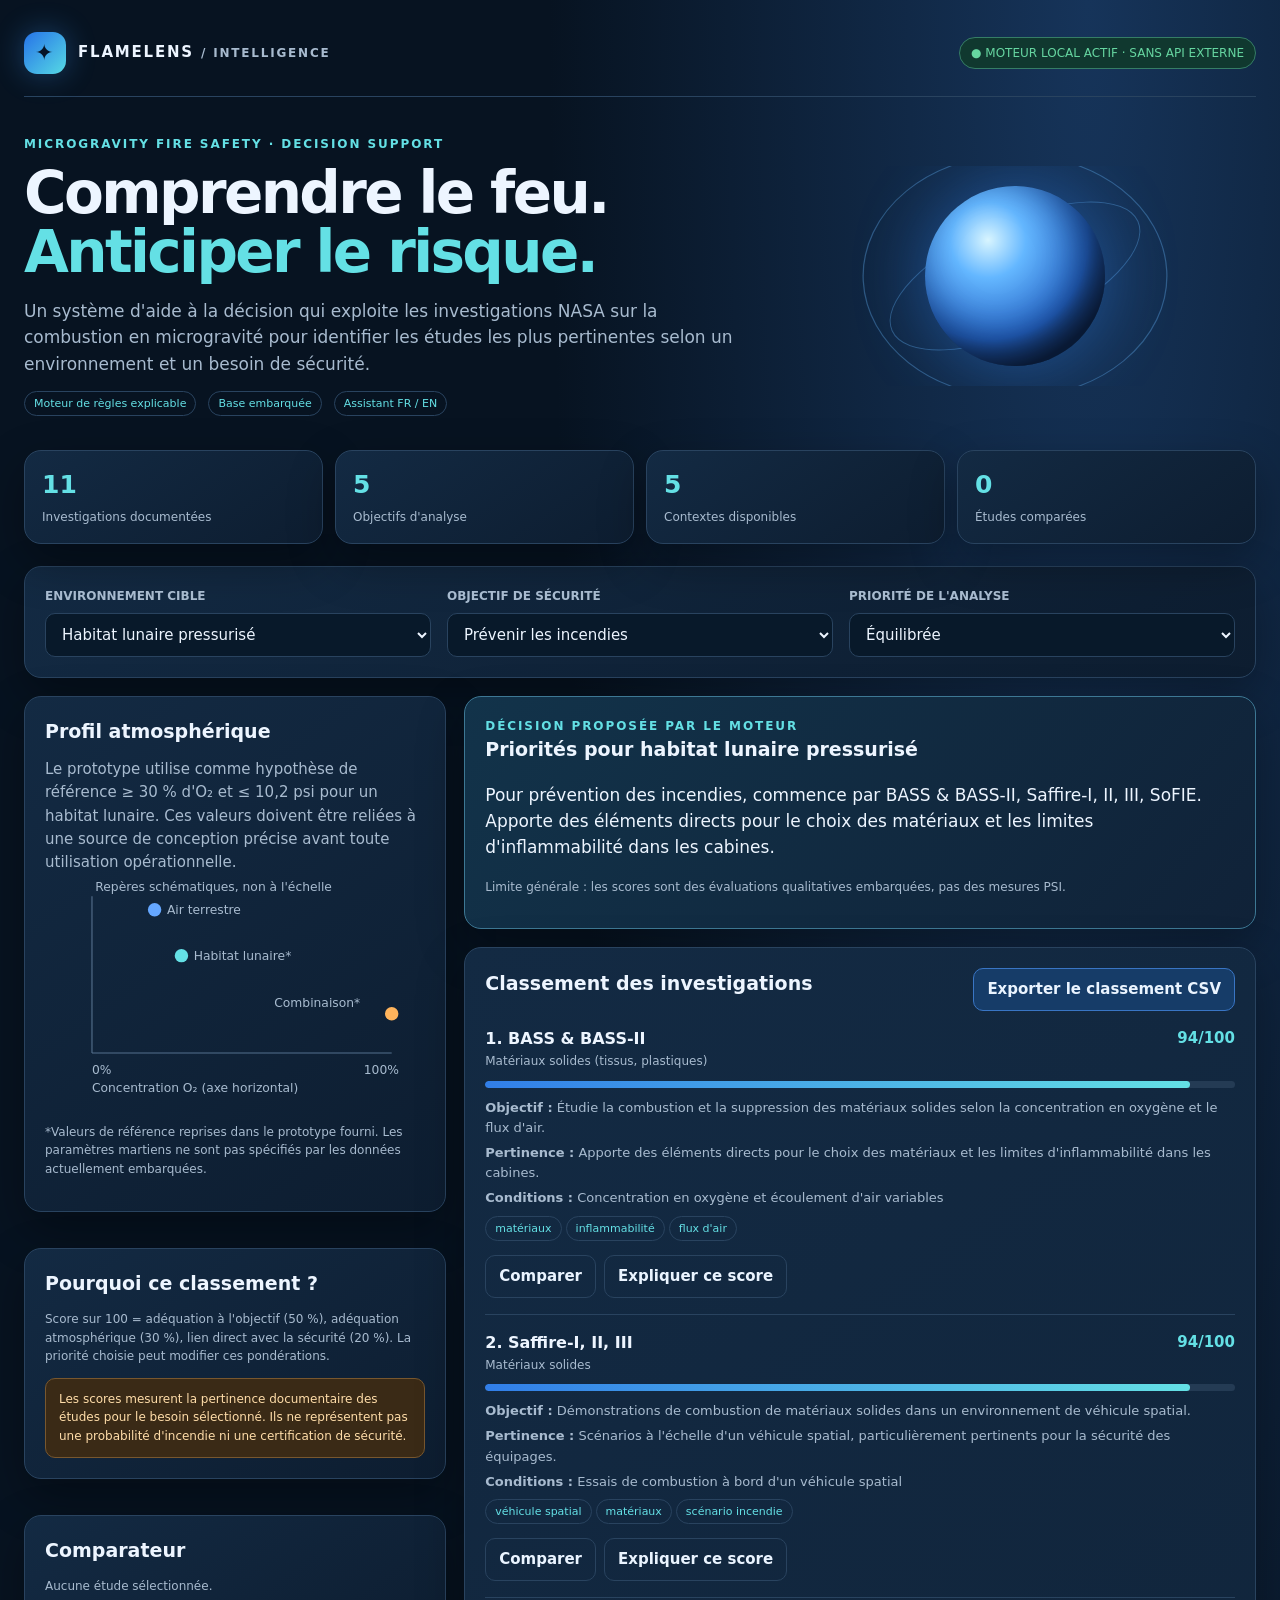
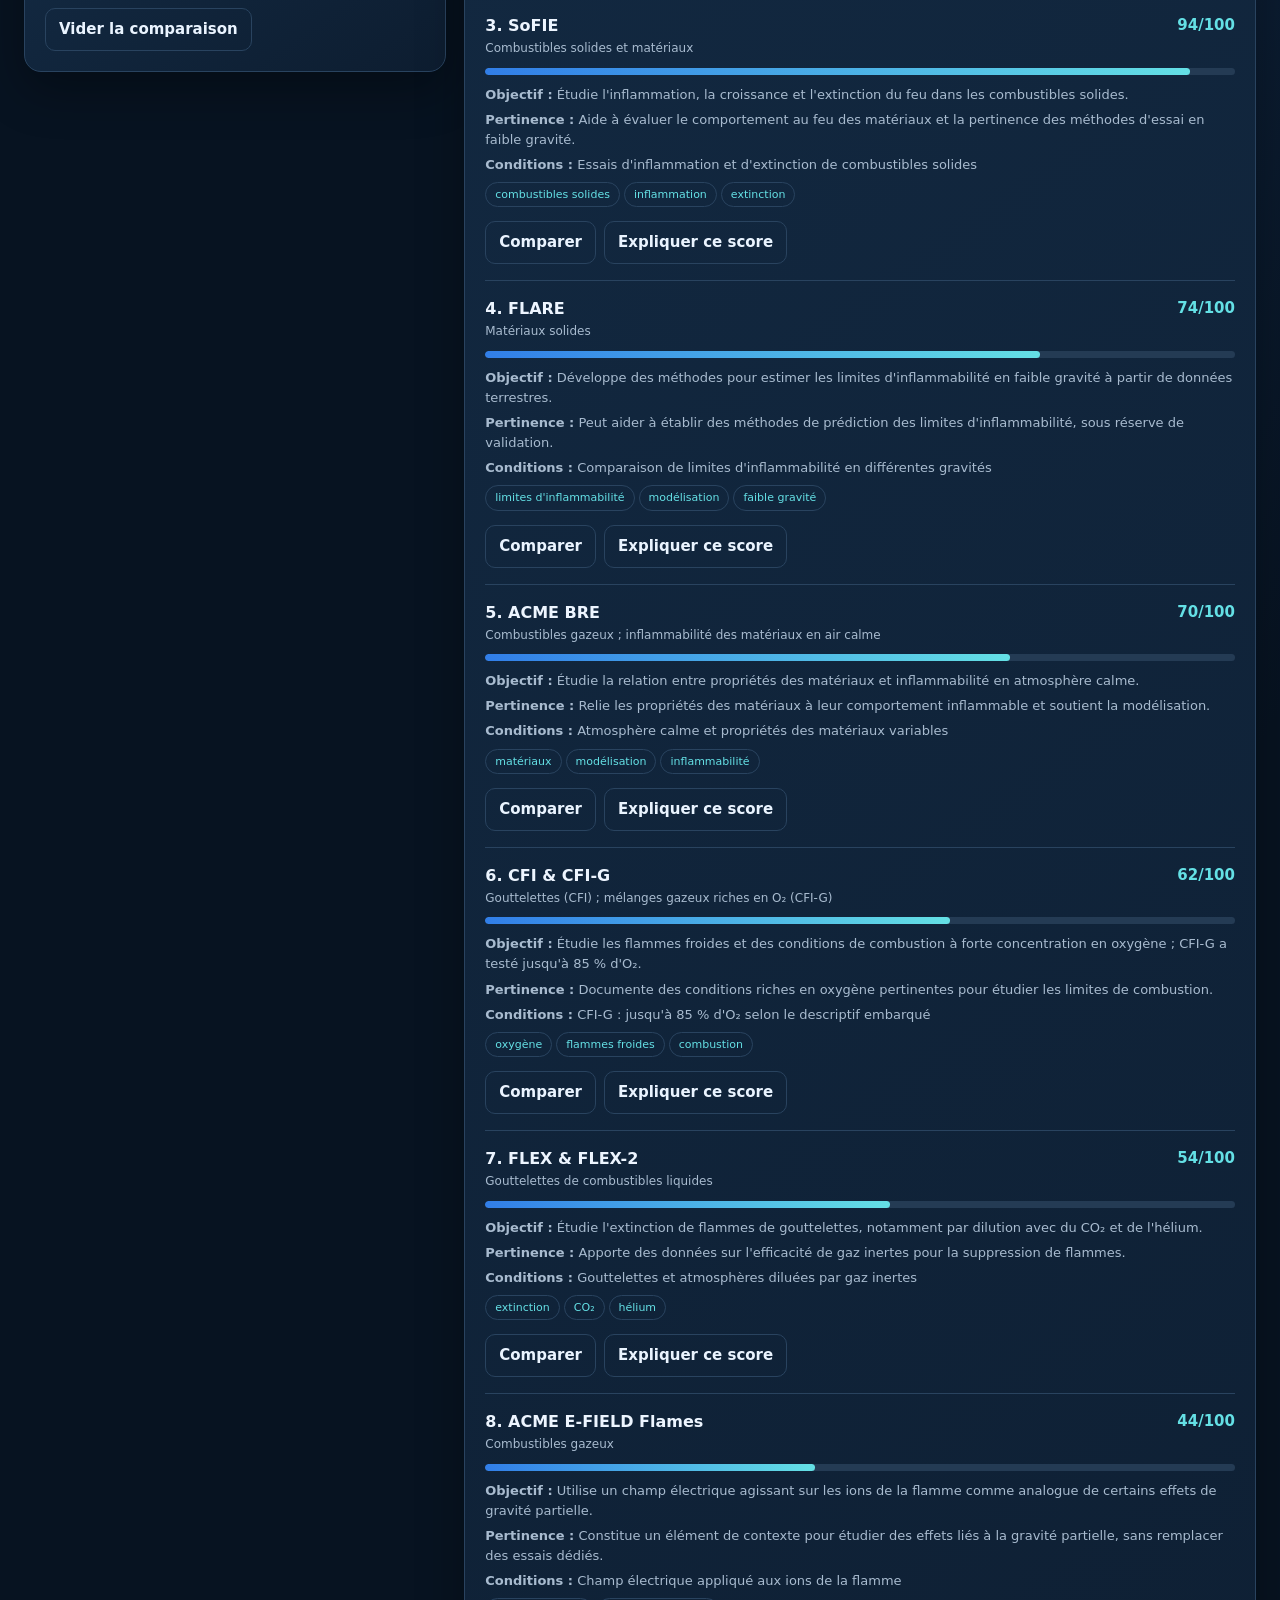
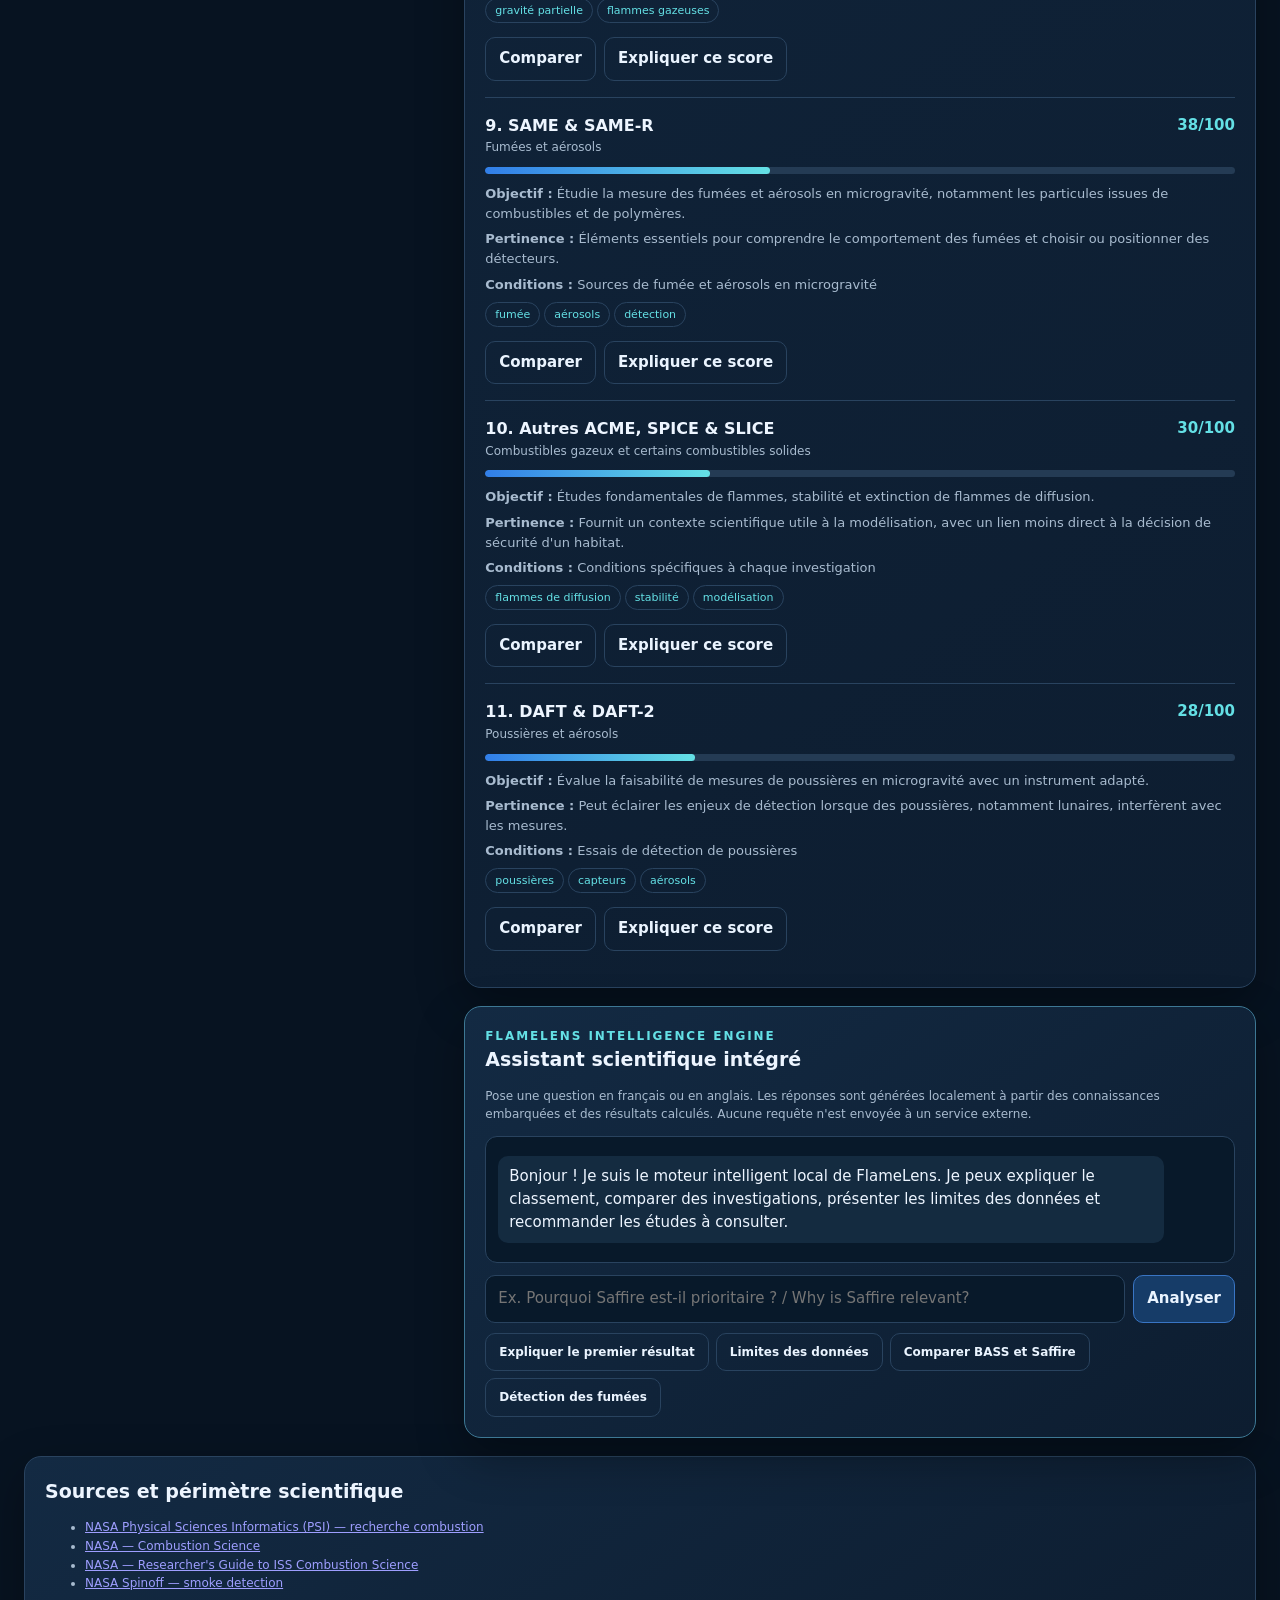
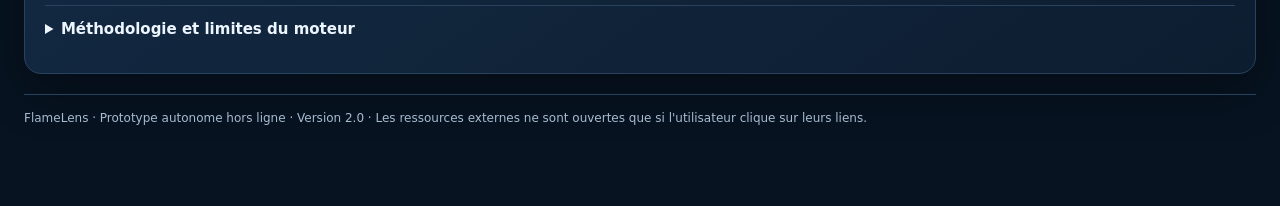
==== index.html @ 78f8ad55 "feat: FlameLens Intelligence Engine, prototype NASA microgravite Moteur de decision autonome (HTML/J" ====
<!DOCTYPE html>
<html lang="fr">
<head>
<meta charset="utf-8">
<meta name="viewport" content="width=device-width, initial-scale=1">
<meta name="theme-color" content="#081426">
<title>FlameLens — Intelligence Engine</title>
<style>
:root{color-scheme:dark;--bg:#071321;--panel:#102238;--panel2:#142b43;--line:#29435f;--ink:#edf5ff;--muted:#a8bbcf;--blue:#65a7ff;--cyan:#64e0e5;--orange:#ffb45c;--green:#66d6a1;--red:#ff8585;--shadow:0 18px 48px #0005}
*{box-sizing:border-box}body{margin:0;background:radial-gradient(ellipse at 85% 0%,#16345a 0,transparent 35%),var(--bg);color:var(--ink);font:15px/1.55 Inter,system-ui,-apple-system,"Segoe UI",sans-serif}
main{max-width:1320px;margin:auto;padding:24px 24px 64px}.topbar{display:flex;justify-content:space-between;align-items:center;gap:16px;padding:8px 0 22px;border-bottom:1px solid var(--line)}
.brand{display:flex;align-items:center;gap:12px;font-weight:800;letter-spacing:.12em}.logo{width:42px;height:42px;border-radius:13px;background:linear-gradient(135deg,#2673e8,#56d9e4);display:grid;place-items:center;color:#061426;font-size:22px;box-shadow:0 0 30px #3c9bff55}
.status{font-size:12px;color:var(--green);border:1px solid #357d66;background:#10382f;padding:6px 11px;border-radius:99px;white-space:nowrap}
.hero{display:grid;grid-template-columns:1.2fr .8fr;gap:28px;align-items:center;padding:38px 0 28px}.eyebrow{color:var(--cyan);font-size:12px;font-weight:800;letter-spacing:.16em;text-transform:uppercase}
h1{font-size:clamp(34px,5vw,58px);line-height:1.02;letter-spacing:-.045em;margin:10px 0 16px;max-width:750px}.lead{font-size:17px;color:var(--muted);max-width:720px;margin:0}
.hero-art{min-height:220px;display:grid;place-items:center;position:relative;overflow:hidden}.planet{width:180px;height:180px;border-radius:50%;background:radial-gradient(circle at 35% 30%,#d8f5ff,#64b7ff 22%,#2464c8 58%,#0d234c 76%);box-shadow:0 0 70px #318cff66, inset -18px -20px 40px #07132199;position:relative}.planet:after{content:"";position:absolute;inset:-32px;border:1px solid #6bb9ff55;border-radius:50%;transform:scaleX(1.25) rotate(-24deg)}.orbit{position:absolute;width:270px;height:110px;border:1px solid #69baff55;border-radius:50%;transform:rotate(-24deg)}
.metrics{display:grid;grid-template-columns:repeat(4,1fr);gap:12px;margin:4px 0 22px}.metric,.panel{background:linear-gradient(145deg,#132a43,#0d1d30);border:1px solid var(--line);border-radius:17px;box-shadow:var(--shadow)}.metric{padding:15px 17px}.metric strong{display:block;font-size:25px;color:var(--cyan)}.metric span{font-size:12px;color:var(--muted)}
.panel{padding:20px;margin-bottom:18px}.panel h2{font-size:19px;margin:0 0 12px}.controls{display:grid;grid-template-columns:1fr 1fr 1fr;gap:16px}.field label{display:block;color:var(--muted);font-size:12px;font-weight:700;margin-bottom:7px}.field select,.field input,.ask input{width:100%;background:#08192a;border:1px solid var(--line);color:var(--ink);border-radius:10px;padding:11px 12px;font:inherit}
.layout{display:grid;grid-template-columns:minmax(290px,.8fr) minmax(0,1.5fr);gap:18px;align-items:start}.side{display:grid;gap:18px}.maincol{min-width:0}.muted{color:var(--muted)}.small{font-size:12px;color:var(--muted)}
.btn{border:1px solid #3975c4;background:#163c68;color:#eaf4ff;padding:9px 13px;border-radius:10px;cursor:pointer;font:inherit;font-weight:650}.btn:hover{background:#20538b}.btn.secondary{background:transparent;border-color:var(--line)}.btn.active{background:#1c5d92;border-color:var(--cyan)}.btnrow{display:flex;flex-wrap:wrap;gap:8px;margin-top:12px}
.insight{border-color:#3d7894;background:linear-gradient(130deg,#12334a,#102238)}.insight .callout{font-size:17px}.tag{display:inline-block;padding:3px 9px;border:1px solid var(--line);border-radius:99px;font-size:11px;color:var(--cyan);margin:2px 4px 2px 0}
.study{padding:16px 0;border-top:1px solid var(--line)}.study:first-child{border-top:0}.studyhead{display:flex;justify-content:space-between;gap:12px;align-items:flex-start}.study h3{margin:0;font-size:16px}.score{font-weight:800;color:var(--cyan);white-space:nowrap}.bar{height:7px;background:#243b54;border-radius:99px;overflow:hidden;margin:10px 0}.bar i{height:100%;display:block;background:linear-gradient(90deg,#317ee8,#64e0e5);border-radius:99px}.study p{margin:5px 0;font-size:13px;color:var(--muted)}
.grid2{display:grid;grid-template-columns:1fr 1fr;gap:14px}.chart{width:100%;height:auto}.chart text{fill:var(--muted);font-size:11px}.legend{display:flex;flex-wrap:wrap;gap:12px;font-size:12px;color:var(--muted)}.dot{display:inline-block;width:8px;height:8px;border-radius:50%;margin-right:5px}
.ask{border-color:#3d7894}.chatlog{min-height:105px;max-height:330px;overflow:auto;background:#08192a;border:1px solid var(--line);border-radius:12px;padding:12px;margin:12px 0}.msg{padding:9px 11px;border-radius:10px;margin:7px 0;white-space:pre-wrap}.msg.user{background:#173b60;margin-left:12%}.msg.bot{background:#142b40;margin-right:8%}.askrow{display:flex;gap:8px}.askrow input{flex:1;min-width:0}.suggestions{display:flex;gap:7px;flex-wrap:wrap;margin-top:10px}.suggestions button{font-size:12px}
.comparelist{display:flex;gap:7px;flex-wrap:wrap}.compareitem{border:1px solid var(--line);padding:6px 9px;border-radius:9px;font-size:12px}
table{border-collapse:collapse;width:100%;font-size:12px;min-width:520px}td,th{text-align:left;padding:9px;border-bottom:1px solid var(--line);vertical-align:top}th{color:var(--cyan)}.tablewrap{overflow:auto}
details{border-top:1px solid var(--line);padding:12px 0}summary{cursor:pointer;font-weight:700}.notice{padding:11px 13px;background:#3a2a16;border:1px solid #78572e;border-radius:10px;color:#ffdda9;font-size:12px}
footer{color:var(--muted);font-size:12px;padding:14px 0;border-top:1px solid var(--line);margin-top:20px}
@media(max-width:900px){.hero{grid-template-columns:1fr}.hero-art{min-height:150px}.planet{width:130px;height:130px}.metrics{grid-template-columns:repeat(2,1fr)}.layout{grid-template-columns:1fr}.controls{grid-template-columns:1fr 1fr}}
@media(max-width:560px){main{padding:14px}.topbar{align-items:flex-start}.controls,.grid2{grid-template-columns:1fr}.askrow{flex-direction:column}.btn{min-height:42px}.hero{padding-top:24px}}
</style>
</head>
<body>
<main>
<header class="topbar">
 <div class="brand"><div class="logo">✦</div><div>FLAMELENS <span class="small">/ INTELLIGENCE</span></div></div>
 <div class="status">● MOTEUR LOCAL ACTIF · SANS API EXTERNE</div>
</header>
<section class="hero">
 <div><div class="eyebrow">Microgravity fire safety · Decision support</div>
 <h1>Comprendre le feu.<br><span style="color:var(--cyan)">Anticiper le risque.</span></h1>
 <p class="lead">Un système d'aide à la décision qui exploite les investigations NASA sur la combustion en microgravité pour identifier les études les plus pertinentes selon un environnement et un besoin de sécurité.</p>
 <div class="btnrow"><span class="tag">Moteur de règles explicable</span><span class="tag">Base embarquée</span><span class="tag">Assistant FR / EN</span></div></div>
 <div class="hero-art"><div class="orbit"></div><div class="planet"></div></div>
</section>
<section class="metrics">
 <div class="metric"><strong id="mStudies">11</strong><span>Investigations documentées</span></div>
 <div class="metric"><strong>5</strong><span>Objectifs d'analyse</span></div>
 <div class="metric"><strong>5</strong><span>Contextes disponibles</span></div>
 <div class="metric"><strong id="mSelected">0</strong><span>Études comparées</span></div>
</section>
<section class="panel controls">
 <div class="field"><label for="env">ENVIRONNEMENT CIBLE</label><select id="env">
 <option value="moon">Habitat lunaire pressurisé</option><option value="rover">Rover lunaire pressurisé</option><option value="mars">Habitat martien</option><option value="station">Station / véhicule spatial</option><option value="suit">Atmosphère de combinaison spatiale</option></select></div>
 <div class="field"><label for="focus">OBJECTIF DE SÉCURITÉ</label><select id="focus">
 <option value="prev">Prévenir les incendies</option><option value="det">Détecter fumées et particules</option><option value="sup">Éteindre / supprimer le feu</option><option value="model">Modéliser l'inflammabilité</option><option value="equip">Choisir les équipements</option></select></div>
 <div class="field"><label for="weight">PRIORITÉ DE L'ANALYSE</label><select id="weight"><option value="balanced">Équilibrée</option><option value="direct">Études les plus directement applicables</option><option value="atmos">Atmosphère et oxygène</option><option value="evidence">Solidité des informations disponibles</option></select></div>
</section>
<div class="layout">
 <aside class="side">
  <section class="panel"><h2>Profil atmosphérique</h2><div id="atmText" class="muted"></div>
   <svg class="chart" viewBox="0 0 340 205" role="img" aria-label="Repères indicatifs de pression et de concentration en oxygène">
    <line x1="42" y1="160" x2="310" y2="160" stroke="#55708d"/><line x1="42" y1="20" x2="42" y2="160" stroke="#55708d"/>
    <text x="42" y="179">0%</text><text x="285" y="179">100%</text><text x="42" y="195">Concentration O₂ (axe horizontal)</text>
    <circle cx="98" cy="32" r="6" fill="#65a7ff"/><text x="109" y="36">Air terrestre</text>
    <circle cx="122" cy="73" r="6" fill="#64e0e5"/><text x="133" y="77">Habitat lunaire*</text>
    <circle cx="310" cy="125" r="6" fill="#ffb45c"/><text x="205" y="119">Combinaison*</text>
    <text x="45" y="15">Repères schématiques, non à l'échelle</text>
   </svg><p class="small">*Valeurs de référence reprises dans le prototype fourni. Les paramètres martiens ne sont pas spécifiés par les données actuellement embarquées.</p>
  </section>
  <section class="panel"><h2>Pourquoi ce classement ?</h2><div id="method" class="muted small"></div><div class="notice" style="margin-top:12px">Les scores mesurent la pertinence documentaire des études pour le besoin sélectionné. Ils ne représentent pas une probabilité d'incendie ni une certification de sécurité.</div></section>
  <section class="panel"><h2>Comparateur</h2><div id="compareList" class="comparelist muted small">Aucune étude sélectionnée.</div><div id="compareTable" class="tablewrap"></div><div class="btnrow"><button class="btn secondary" id="clearCompare">Vider la comparaison</button></div></section>
 </aside>
 <section class="maincol">
  <section class="panel insight"><div class="eyebrow">Décision proposée par le moteur</div><h2 id="insightTitle">Analyse en cours</h2><p id="insight" class="callout"></p><p id="gap" class="small"></p></section>
  <section class="panel"><div style="display:flex;justify-content:space-between;gap:12px;align-items:center;flex-wrap:wrap"><h2>Classement des investigations</h2><button class="btn" id="export">Exporter le classement CSV</button></div><div id="ranking"></div></section>
  <section class="panel ask"><div class="eyebrow">FlameLens Intelligence Engine</div><h2>Assistant scientifique intégré</h2><p class="small">Pose une question en français ou en anglais. Les réponses sont générées localement à partir des connaissances embarquées et des résultats calculés. Aucune requête n'est envoyée à un service externe.</p>
   <div class="chatlog" id="chatlog" aria-live="polite"><div class="msg bot">Bonjour ! Je suis le moteur intelligent local de FlameLens. Je peux expliquer le classement, comparer des investigations, présenter les limites des données et recommander les études à consulter.</div></div>
   <div class="askrow"><input id="question" placeholder="Ex. Pourquoi Saffire est-il prioritaire ? / Why is Saffire relevant?" aria-label="Question à FlameLens"><button class="btn" id="askBtn">Analyser</button></div>
   <div class="suggestions"><button class="btn secondary" data-q="Pourquoi cette étude est-elle classée première ?">Expliquer le premier résultat</button><button class="btn secondary" data-q="Quelles sont les limites des données ?">Limites des données</button><button class="btn secondary" data-q="Compare BASS et Saffire">Comparer BASS et Saffire</button><button class="btn secondary" data-q="Que sait-on de la détection des fumées ?">Détection des fumées</button></div>
  </section>
 </section>
</div>
<section class="panel"><h2>Sources et périmètre scientifique</h2>
 <ul class="small">
 <li><a href="https://psi.nasa.gov/physci/repo/search?q=combustion" target="_blank" rel="noopener">NASA Physical Sciences Informatics (PSI) — recherche combustion</a></li>
 <li><a href="https://www.nasa.gov/glenn/glenn-expertise-space-exploration/physical-sciences-program/combustion-science/" target="_blank" rel="noopener">NASA — Combustion Science</a></li>
 <li><a href="https://www.nasa.gov/missions/station/a-researchers-guide-to-combustion-science/" target="_blank" rel="noopener">NASA — Researcher's Guide to ISS Combustion Science</a></li>
 <li><a href="https://spinoff.nasa.gov/node/9407" target="_blank" rel="noopener">NASA Spinoff — smoke detection</a></li>
 </ul>
 <details><summary>Méthodologie et limites du moteur</summary><p class="small">Le moteur FLIE combine des règles explicites et des notes qualitatives définies dans le jeu de connaissances local. Il calcule un score de pertinence pondéré par l'objectif, l'adéquation atmosphérique, le lien direct avec la sécurité de l'équipage et le niveau de documentation disponible. Ces notes ne sont pas des mesures brutes de PSI. Les détails absents sont signalés comme inconnus plutôt que complétés artificiellement. Le système ne remplace ni une analyse de risque certifiée, ni les essais de qualification, ni un modèle physique de combustion.</p></details>
</section>
<footer>FlameLens · Prototype autonome hors ligne · Version 2.0 · Les ressources externes ne sont ouvertes que si l'utilisateur clique sur leurs liens.</footer>
</main>
<script>
"use strict";
const STUDIES=[
{id:"BASS",name:"BASS & BASS-II",fuel:"Matériaux solides (tissus, plastiques)",hardware:"Microgravity Science Glovebox, conduit à flux forcé",objective:"Étudie la combustion et la suppression des matériaux solides selon la concentration en oxygène et le flux d'air.",why:"Apporte des éléments directs pour le choix des matériaux et les limites d'inflammabilité dans les cabines.",scores:{prev:5,det:1,sup:3,model:4,equip:3,atm:4,direct:5,evidence:4},conditions:"Concentration en oxygène et écoulement d'air variables",measurements:"Consulter les jeux de données PSI pour les mesures détaillées.",tags:["matériaux","inflammabilité","flux d'air"]},
{id:"SAFFIRE",name:"Saffire-I, II, III",fuel:"Matériaux solides",hardware:"Démonstrations de sécurité incendie à bord d'un véhicule spatial",objective:"Démonstrations de combustion de matériaux solides dans un environnement de véhicule spatial.",why:"Scénarios à l'échelle d'un véhicule spatial, particulièrement pertinents pour la sécurité des équipages.",scores:{prev:5,det:1,sup:1,model:4,equip:2,atm:4,direct:5,evidence:4},conditions:"Essais de combustion à bord d'un véhicule spatial",measurements:"Consulter PSI pour les paramètres et mesures de chaque campagne.",tags:["véhicule spatial","matériaux","scénario incendie"]},
{id:"SAME",name:"SAME & SAME-R",fuel:"Fumées et aérosols",hardware:"Smoke and Aerosol Measurement Experiment",objective:"Étudie la mesure des fumées et aérosols en microgravité, notamment les particules issues de combustibles et de polymères.",why:"Éléments essentiels pour comprendre le comportement des fumées et choisir ou positionner des détecteurs.",scores:{prev:1,det:5,sup:0,model:2,equip:5,atm:2,direct:4,evidence:4},conditions:"Sources de fumée et aérosols en microgravité",measurements:"Mesures de particules et réponses d'instruments ; détails à vérifier dans PSI.",tags:["fumée","aérosols","détection"]},
{id:"DAFT",name:"DAFT & DAFT-2",fuel:"Poussières et aérosols",hardware:"Instrument P-Trak modifié, réutilisation de SAME",objective:"Évalue la faisabilité de mesures de poussières en microgravité avec un instrument adapté.",why:"Peut éclairer les enjeux de détection lorsque des poussières, notamment lunaires, interfèrent avec les mesures.",scores:{prev:1,det:3,sup:0,model:1,equip:3,atm:1,direct:3,evidence:3},conditions:"Essais de détection de poussières",measurements:"Détails expérimentaux à consulter dans PSI.",tags:["poussières","capteurs","aérosols"]},
{id:"FLEX",name:"FLEX & FLEX-2",fuel:"Gouttelettes de combustibles liquides",hardware:"MDCA dans le Combustion Integrated Rack",objective:"Étudie l'extinction de flammes de gouttelettes, notamment par dilution avec du CO₂ et de l'hélium.",why:"Apporte des données sur l'efficacité de gaz inertes pour la suppression de flammes.",scores:{prev:2,det:0,sup:5,model:3,equip:4,atm:3,direct:4,evidence:5},conditions:"Gouttelettes et atmosphères diluées par gaz inertes",measurements:"Données d'extinction et comportement de gouttelettes ; consulter PSI.",tags:["extinction","CO₂","hélium"]},
{id:"CFI",name:"CFI & CFI-G",fuel:"Gouttelettes (CFI) ; mélanges gazeux riches en O₂ (CFI-G)",hardware:"MDCA (CFI) ; matériel ACME (CFI-G)",objective:"Étudie les flammes froides et des conditions de combustion à forte concentration en oxygène ; CFI-G a testé jusqu'à 85 % d'O₂.",why:"Documente des conditions riches en oxygène pertinentes pour étudier les limites de combustion.",scores:{prev:2,det:0,sup:1,model:3,equip:2,atm:5,direct:3,evidence:4},conditions:"CFI-G : jusqu'à 85 % d'O₂ selon le descriptif embarqué",measurements:"Consulter PSI pour les valeurs, pressions et protocoles exacts.",tags:["oxygène","flammes froides","combustion"]},
{id:"ACME-BRE",name:"ACME BRE",fuel:"Combustibles gazeux ; inflammabilité des matériaux en air calme",hardware:"Matériel modulaire ACME dans le CIR",objective:"Étudie la relation entre propriétés des matériaux et inflammabilité en atmosphère calme.",why:"Relie les propriétés des matériaux à leur comportement inflammable et soutient la modélisation.",scores:{prev:4,det:0,sup:1,model:4,equip:3,atm:3,direct:3,evidence:3},conditions:"Atmosphère calme et propriétés des matériaux variables",measurements:"Détails de mesure à confirmer dans PSI.",tags:["matériaux","modélisation","inflammabilité"]},
{id:"EFIELD",name:"ACME E-FIELD Flames",fuel:"Combustibles gazeux",hardware:"Matériel modulaire ACME dans le CIR",objective:"Utilise un champ électrique agissant sur les ions de la flamme comme analogue de certains effets de gravité partielle.",why:"Constitue un élément de contexte pour étudier des effets liés à la gravité partielle, sans remplacer des essais dédiés.",scores:{prev:2,det:0,sup:1,model:3,equip:1,atm:2,direct:3,evidence:3},conditions:"Champ électrique appliqué aux ions de la flamme",measurements:"Consulter PSI pour le protocole et les limites de l'analogie.",tags:["gravité partielle","flammes gazeuses"]},
{id:"ACME-OTHER",name:"Autres ACME, SPICE & SLICE",fuel:"Combustibles gazeux et certains combustibles solides",hardware:"CIR, conduit à flux du glovebox selon l'investigation",objective:"Études fondamentales de flammes, stabilité et extinction de flammes de diffusion.",why:"Fournit un contexte scientifique utile à la modélisation, avec un lien moins direct à la décision de sécurité d'un habitat.",scores:{prev:1,det:1,sup:1,model:2,equip:1,atm:2,direct:2,evidence:3},conditions:"Conditions spécifiques à chaque investigation",measurements:"Les protocoles varient ; vérifier les fiches PSI.",tags:["flammes de diffusion","stabilité","modélisation"]},
{id:"SOFIE",name:"SoFIE",fuel:"Combustibles solides et matériaux",hardware:"Station spatiale internationale (ISS)",objective:"Étudie l'inflammation, la croissance et l'extinction du feu dans les combustibles solides.",why:"Aide à évaluer le comportement au feu des matériaux et la pertinence des méthodes d'essai en faible gravité.",scores:{prev:5,det:1,sup:3,model:4,equip:3,atm:4,direct:5,evidence:4},conditions:"Essais d'inflammation et d'extinction de combustibles solides",measurements:"Paramètres détaillés à consulter dans PSI.",tags:["combustibles solides","inflammation","extinction"]},
{id:"FLARE",name:"FLARE",fuel:"Matériaux solides",hardware:"Expériences et méthodes comparant gravité terrestre et faible gravité",objective:"Développe des méthodes pour estimer les limites d'inflammabilité en faible gravité à partir de données terrestres.",why:"Peut aider à établir des méthodes de prédiction des limites d'inflammabilité, sous réserve de validation.",scores:{prev:4,det:0,sup:1,model:5,equip:3,atm:3,direct:4,evidence:4},conditions:"Comparaison de limites d'inflammabilité en différentes gravités",measurements:"Consulter PSI et les publications associées pour les méthodes et résultats.",tags:["limites d'inflammabilité","modélisation","faible gravité"]}
];
const ENV={
moon:{label:"habitat lunaire pressurisé",atmos:"Le prototype utilise comme hypothèse de référence ≥ 30 % d'O₂ et ≤ 10,2 psi pour un habitat lunaire. Ces valeurs doivent être reliées à une source de conception précise avant toute utilisation opérationnelle.",atm:4,weights:{focus:.50,atm:.30,direct:.20},known:true},
rover:{label:"rover lunaire pressurisé",atmos:"Le prototype reprend provisoirement le profil lunaire (≥ 30 % d'O₂ et ≤ 10,2 psi). Il s'agit d'une hypothèse de scénario, pas d'une spécification universelle de rover.",atm:4,weights:{focus:.50,atm:.30,direct:.20},known:true},
mars:{label:"habitat martien",atmos:"Les paramètres d'atmosphère d'un habitat martien ne sont pas définis dans le jeu de données embarqué. Le moteur n'invente donc pas de composition ou de pression : il utilise un profil neutre et signale cette incertitude.",atm:2,weights:{focus:.55,atm:.10,direct:.35},known:false},
station:{label:"station ou véhicule spatial",atmos:"Le profil est traité comme proche d'un environnement pressurisé de type cabine, mais la composition exacte dépend du véhicule et de la mission. Vérifier les spécifications applicables.",atm:3,weights:{focus:.60,atm:.10,direct:.30},known:true},
suit:{label:"atmosphère de combinaison spatiale",atmos:"Le prototype utilise le repère 100 % O₂ à 4,3 psi mentionné dans la version fournie. La conception réelle dépend du système de combinaison considéré.",atm:5,weights:{focus:.40,atm:.40,direct:.20},known:true}
};
const FOCUS={prev:"prévention des incendies",det:"détection des fumées et particules",sup:"suppression / extinction",model:"modélisation de l'inflammabilité",equip:"sélection des équipements"};
let current=[],selected=new Set();
const $=id=>document.getElementById(id);
const esc=s=>String(s).replace(/[&<>"']/g,c=>({"&":"&amp;","<":"&lt;",">":"&gt;",'"':"&quot;","'":"&#39;"}[c]));
function scoreStudy(s,env,focus,priority){
 const e=ENV[env], w={...e.weights};
 if(priority==="direct"){w.focus=.35;w.atm=.15;w.direct=.50}
 if(priority==="atmos"){w.focus=.30;w.atm=.50;w.direct=.20}
 const evidenceWeight=priority==="evidence"?.20:0;
 const baseWeight=1-evidenceWeight;
 const raw=(w.focus*s.scores[focus]+w.atm*s.scores.atm+w.direct*s.scores.direct)/5*100;
 return Math.round(raw*baseWeight+(s.scores.evidence/5*100)*evidenceWeight);
}
function analyze(){
 const env=$("env").value,focus=$("focus").value,priority=$("weight").value;
 current=STUDIES.map(s=>({s,score:scoreStudy(s,env,focus,priority)})).sort((a,b)=>b.score-a.score);
 $("mStudies").textContent=STUDIES.length;$("mSelected").textContent=selected.size;
 $("atmText").textContent=ENV[env].atmos;
 $("method").textContent=`Score sur 100 = adéquation à l'objectif (${Math.round(ENV[env].weights.focus*100)} %), adéquation atmosphérique (${Math.round(ENV[env].weights.atm*100)} %), lien direct avec la sécurité (${Math.round(ENV[env].weights.direct*100)} %). La priorité choisie peut modifier ces pondérations.`;
 const top=current.slice(0,3);
 $("insightTitle").textContent=`Priorités pour ${ENV[env].label}`;
 $("insight").textContent=`Pour ${FOCUS[focus]}, commence par ${top.map(x=>x.s.name).join(", ")}. ${top[0].s.why}`;
 $("gap").textContent=(!ENV[env].known?"Incertitude importante : atmosphère cible non spécifiée. Le classement est indicatif et ne doit pas être interprété comme une validation pour cet environnement. ":"")+`Limite générale : les scores sont des évaluations qualitatives embarquées, pas des mesures PSI.`;
 $("ranking").innerHTML=current.map((r,i)=>`<article class="study"><div class="studyhead"><div><h3>${i+1}. ${esc(r.s.name)}</h3><div class="small">${esc(r.s.fuel)}</div></div><div class="score">${r.score}/100</div></div><div class="bar"><i style="width:${r.score}%"></i></div><p><b>Objectif :</b> ${esc(r.s.objective)}</p><p><b>Pertinence :</b> ${esc(r.s.why)}</p><p><b>Conditions :</b> ${esc(r.s.conditions)}</p><div>${r.s.tags.map(t=>`<span class="tag">${esc(t)}</span>`).join("")}</div><div class="btnrow"><button class="btn secondary" data-compare="${esc(r.s.id)}">${selected.has(r.s.id)?"Retirer":"Comparer"}</button><button class="btn secondary" data-explain="${esc(r.s.id)}">Expliquer ce score</button></div></article>`).join("");
 $("ranking").querySelectorAll("[data-compare]").forEach(b=>b.onclick=()=>{let id=b.dataset.compare;selected.has(id)?selected.delete(id):selected.add(id);if(selected.size>3)selected.delete(selected.values().next().value);analyze();});
 $("ranking").querySelectorAll("[data-explain]").forEach(b=>b.onclick=()=>{const s=STUDIES.find(x=>x.id===b.dataset.explain);addMessage("bot",explain(s));});
 renderCompare();
}
function explain(s){const env=$("env").value,focus=$("focus").value;return `${s.name} obtient ${scoreStudy(s,env,focus,$("weight").value)}/100 pour ${ENV[env].label} et l'objectif « ${FOCUS[focus]} ». Son adéquation à cet objectif est notée ${s.scores[focus]}/5, son adéquation atmosphérique ${s.scores.atm}/5 et son lien direct avec la sécurité ${s.scores.direct}/5. Justification : ${s.why} Ces notes sont qualitatives et doivent être vérifiées avec les publications et données PSI.`}
function renderCompare(){
 $("mSelected").textContent=selected.size;
 const items=STUDIES.filter(s=>selected.has(s.id));
 $("compareList").innerHTML=items.length?items.map(s=>`<span class="compareitem">${esc(s.name)}</span>`).join(""):"Aucune étude sélectionnée.";
 $("compareTable").innerHTML=items.length?`<table><thead><tr><th>Critère</th>${items.map(s=>`<th>${esc(s.name)}</th>`).join("")}</tr></thead><tbody>${[["Score",s=>scoreStudy(s,$("env").value,$("focus").value,$("weight").value)+"/100"],["Combustible",s=>s.fuel],["Objectif",s=>s.objective],["Conditions",s=>s.conditions],["Pertinence",s=>s.why]].map(row=>`<tr><th>${row[0]}</th>${items.map(s=>`<td>${esc(row[1](s))}</td>`).join("")}</tr>`).join("")}</tbody></table>`:"";
}
function addMessage(type,text){const el=document.createElement("div");el.className="msg "+type;el.textContent=text;$("chatlog").appendChild(el);$("chatlog").scrollTop=$("chatlog").scrollHeight;}
function answerQuestion(q){
 const x=q.toLowerCase(),env=$("env").value,focus=$("focus").value;
 const ranked=current,top=ranked[0],byName=name=>STUDIES.find(s=>s.name.toLowerCase().includes(name)||s.id.toLowerCase().includes(name));
 if(/bonjour|salut|hello|hi\b/.test(x))return "Bonjour ! Je suis FlameLens Intelligence Engine. Je fonctionne localement avec des règles explicables et la base de connaissances embarquée. Demande-moi d'expliquer un classement, de comparer deux études ou de préciser une limite scientifique.";
 if(/premier|première|top|classement|rank|priorit/.test(x))return `Pour le contexte « ${ENV[env].label} » et l'objectif « ${FOCUS[focus]} », le premier résultat est ${top.s.name} (${top.score}/100). ${explain(top.s)}`;
 if(/compare|compar|versus| vs /.test(x)){
  const a=/bass/.test(x)?byName("bass"):null,b=/saffire/.test(x)?byName("saffire"):null;
  if(a&&b)return `BASS/BASS-II porte sur la combustion et la suppression de matériaux solides avec variation de l'oxygène et du flux d'air. Saffire porte sur des démonstrations de combustion à l'échelle d'un véhicule spatial. BASS éclaire les matériaux et leurs conditions de combustion ; Saffire apporte un contexte véhicule spatial plus direct. Les deux sont complémentaires, pas interchangeables.`;
  const chosen=ranked.filter(r=>x.includes(r.s.id.toLowerCase())||x.includes(r.s.name.toLowerCase().split(" ")[0].toLowerCase())).slice(0,3);
  if(chosen.length>=2)return chosen.map(r=>`${r.s.name} (${r.score}/100) : ${r.s.why}`).join("\n");
  return "Précise les deux investigations à comparer, par exemple : « Compare BASS et Saffire » ou sélectionne-les dans le comparateur.";
 }
 if(/fum|smoke|détect|detect|aérosol|aerosol|poussi/.test(x)){
  const same=byName("SAME"),daft=byName("DAFT");
  return `Pour la détection des fumées, SAME & SAME-R est l'investigation la plus directement pertinente : elle porte sur la mesure des fumées et aérosols en microgravité. DAFT & DAFT-2 complète l'analyse pour les poussières, qui peuvent perturber ou compliquer l'interprétation des signaux particulaires. Il faut distinguer les fumées de combustion des poussières ambiantes et vérifier les performances des détecteurs dans les données expérimentales.`;
 }
 if(/éte|extin|suppress|extinguish|co2|hélium|helium/.test(x))return `FLEX & FLEX-2 est le meilleur point de départ dans la base embarquée pour l'extinction de flammes de gouttelettes. L'étude examine notamment la dilution par CO₂ et hélium. Attention : les résultats sur des gouttelettes ne suffisent pas à établir l'efficacité d'un agent extincteur pour tous les feux de cabine ou tous les matériaux.`;
 if(/bass/.test(x))return explain(byName("bass"));
 if(/saffire/.test(x))return explain(byName("saffire"));
 if(/sofie/.test(x))return explain(byName("sofie"));
 if(/flare/.test(x))return explain(byName("flare"));
 if(/mars|martien/.test(x))return `Les informations actuellement embarquées ne précisent pas l'atmosphère d'un habitat martien. Le moteur utilise donc un profil atmosphérique neutre et signale cette lacune. Il ne faut pas présenter le classement comme une recommandation validée pour Mars sans spécification de pression, de composition gazeuse, de ventilation et de matériaux.`;
 if(/limite|manque|inconnu|incertain|gap|unknown|data/.test(x))return `Principales limites : (1) les notes de pertinence sont qualitatives et saisies dans le prototype, non calculées à partir des mesures brutes PSI ; (2) plusieurs protocoles et paramètres sont indiqués comme « à consulter dans PSI » ; (3) l'atmosphère martienne n'est pas spécifiée ; (4) aucune donnée de combustion en gravité partielle n'est intégrée ici ; (5) ce moteur ne simule pas la propagation réelle d'un incendie. Les prochaines étapes sont d'importer les métadonnées et mesures PSI, de citer chaque source et de valider les règles avec des spécialistes.`;
 if(/oxyg|oxygen|pression|pressure|atmos/.test(x))return ENV[env].atmos+" Le profil sélectionné est "+ENV[env].label+". Les valeurs de référence doivent être confirmées avec la documentation de conception de la mission.";
 if(/préd|predict|risque|risk|probabil|propagat/.test(x))return "Cette version ne prédit pas la probabilité ni la propagation d'un incendie. Elle classe la pertinence des investigations scientifiques. Pour construire une prédiction fiable, il faudra des séries de mesures expérimentales (temps, température, concentration O₂, pression, débit, matériau), définir une variable cible, entraîner un modèle sur des données séparées et le valider indépendamment.";
 if(/bonjour|merci|help|aide/.test(x))return "Je peux expliquer le classement, comparer BASS, Saffire, SAME, FLEX, SoFIE ou FLARE, parler des limites des données, ou préciser le profil atmosphérique sélectionné.";
 return `Je peux répondre à partir de la base locale sur les investigations NASA et du classement actuel. Pour cette question, je ne trouve pas assez d'éléments spécifiques dans les connaissances embarquées. Essaie une question sur BASS, Saffire, SAME, FLEX, SoFIE, FLARE, les fumées, l'extinction, l'oxygène ou les limites des données.`;
}
$("askBtn").onclick=()=>{const q=$("question").value.trim();if(!q)return;addMessage("user",q);addMessage("bot",answerQuestion(q));$("question").value="";};
$("question").addEventListener("keydown",e=>{if(e.key==="Enter")$("askBtn").click();});
document.querySelectorAll("[data-q]").forEach(b=>b.onclick=()=>{$("question").value=b.dataset.q;$("askBtn").click();});
["env","focus","weight"].forEach(id=>$(id).addEventListener("change",analyze));
$("clearCompare").onclick=()=>{selected.clear();analyze();};
$("export").onclick=()=>{const rows=[["Rang","Investigation","Score","Combustible","Objectif","Conditions","Pertinence"],...current.map((r,i)=>[i+1,r.s.name,r.score,r.s.fuel,r.s.objective,r.s.conditions,r.s.why])];const csv=rows.map(row=>row.map(v=>'"'+String(v).replace(/"/g,'""')+'"').join(",")).join("\r\n");const blob=new Blob(["\ufeff"+csv],{type:"text/csv;charset=utf-8"});const url=URL.createObjectURL(blob);const a=document.createElement("a");a.href=url;a.download="FlameLens-ranking.csv";a.click();URL.revokeObjectURL(url);};
analyze();
</script>
</body></html>
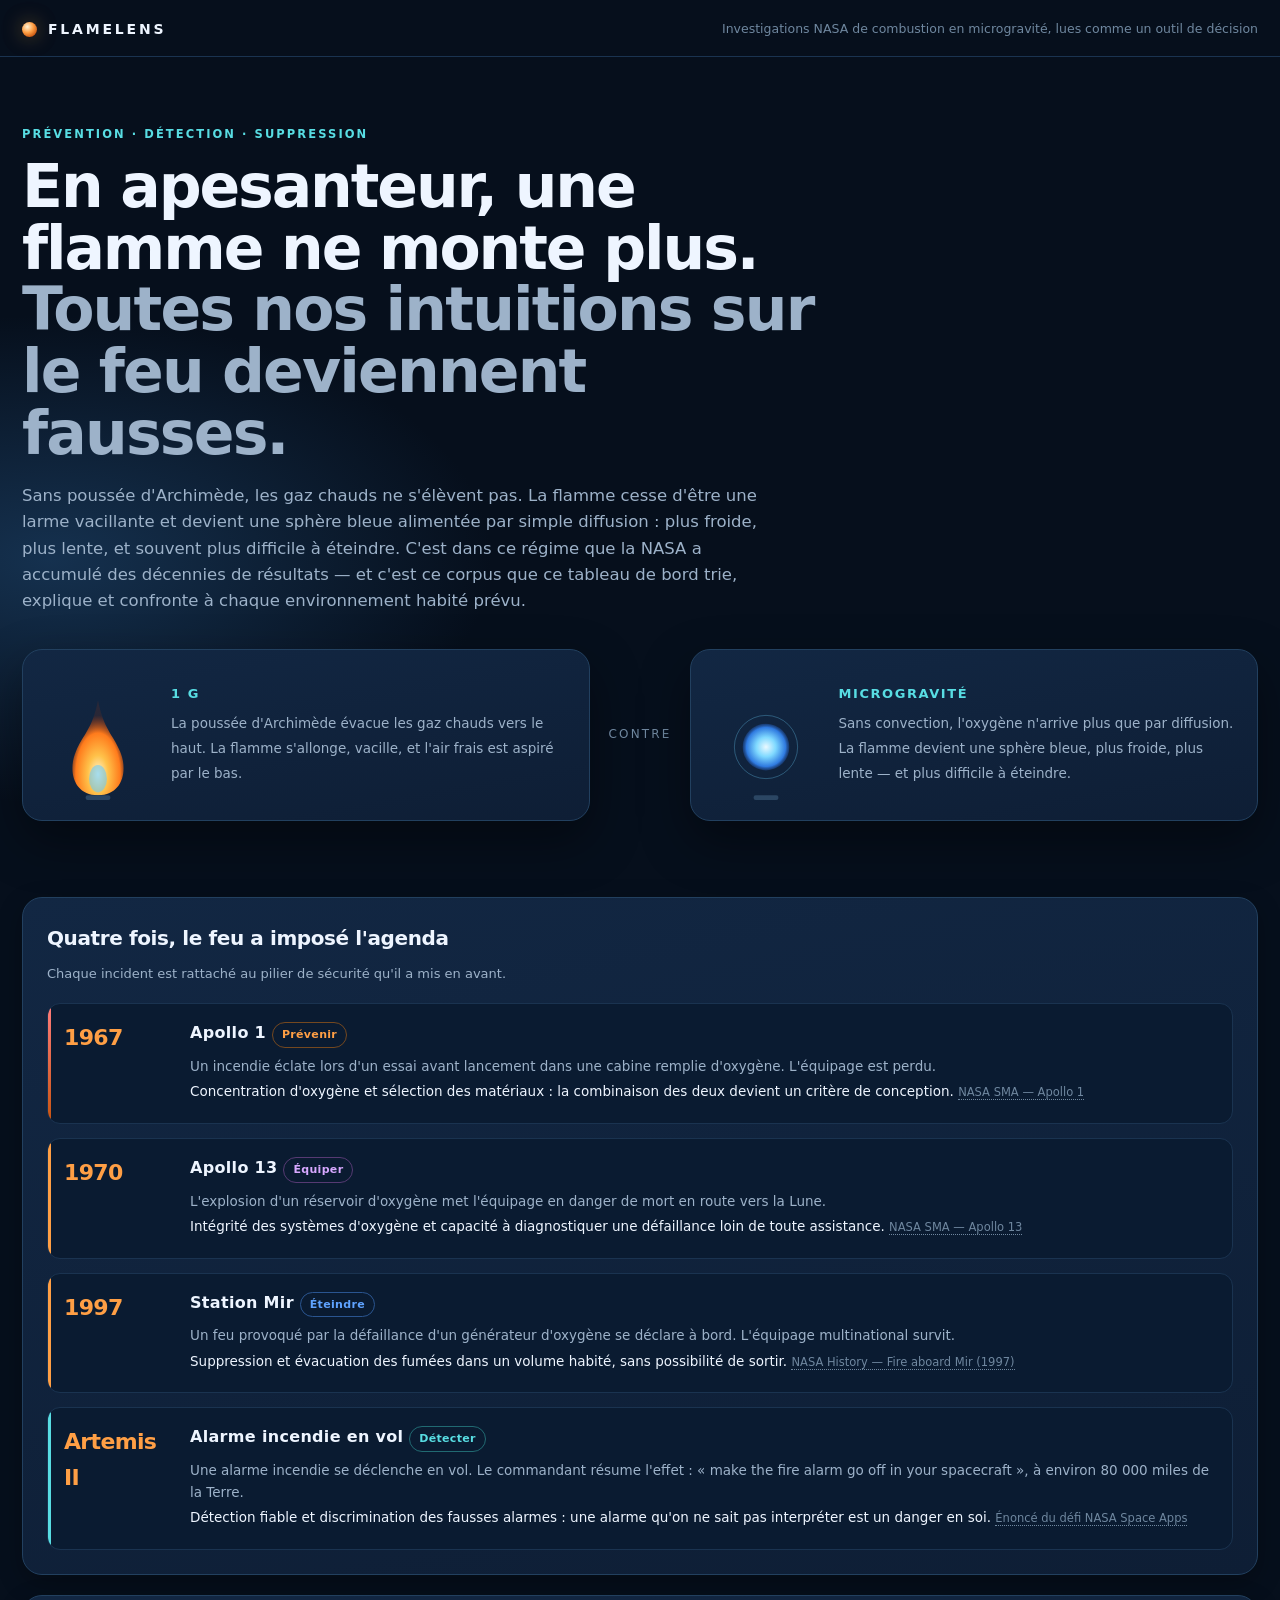
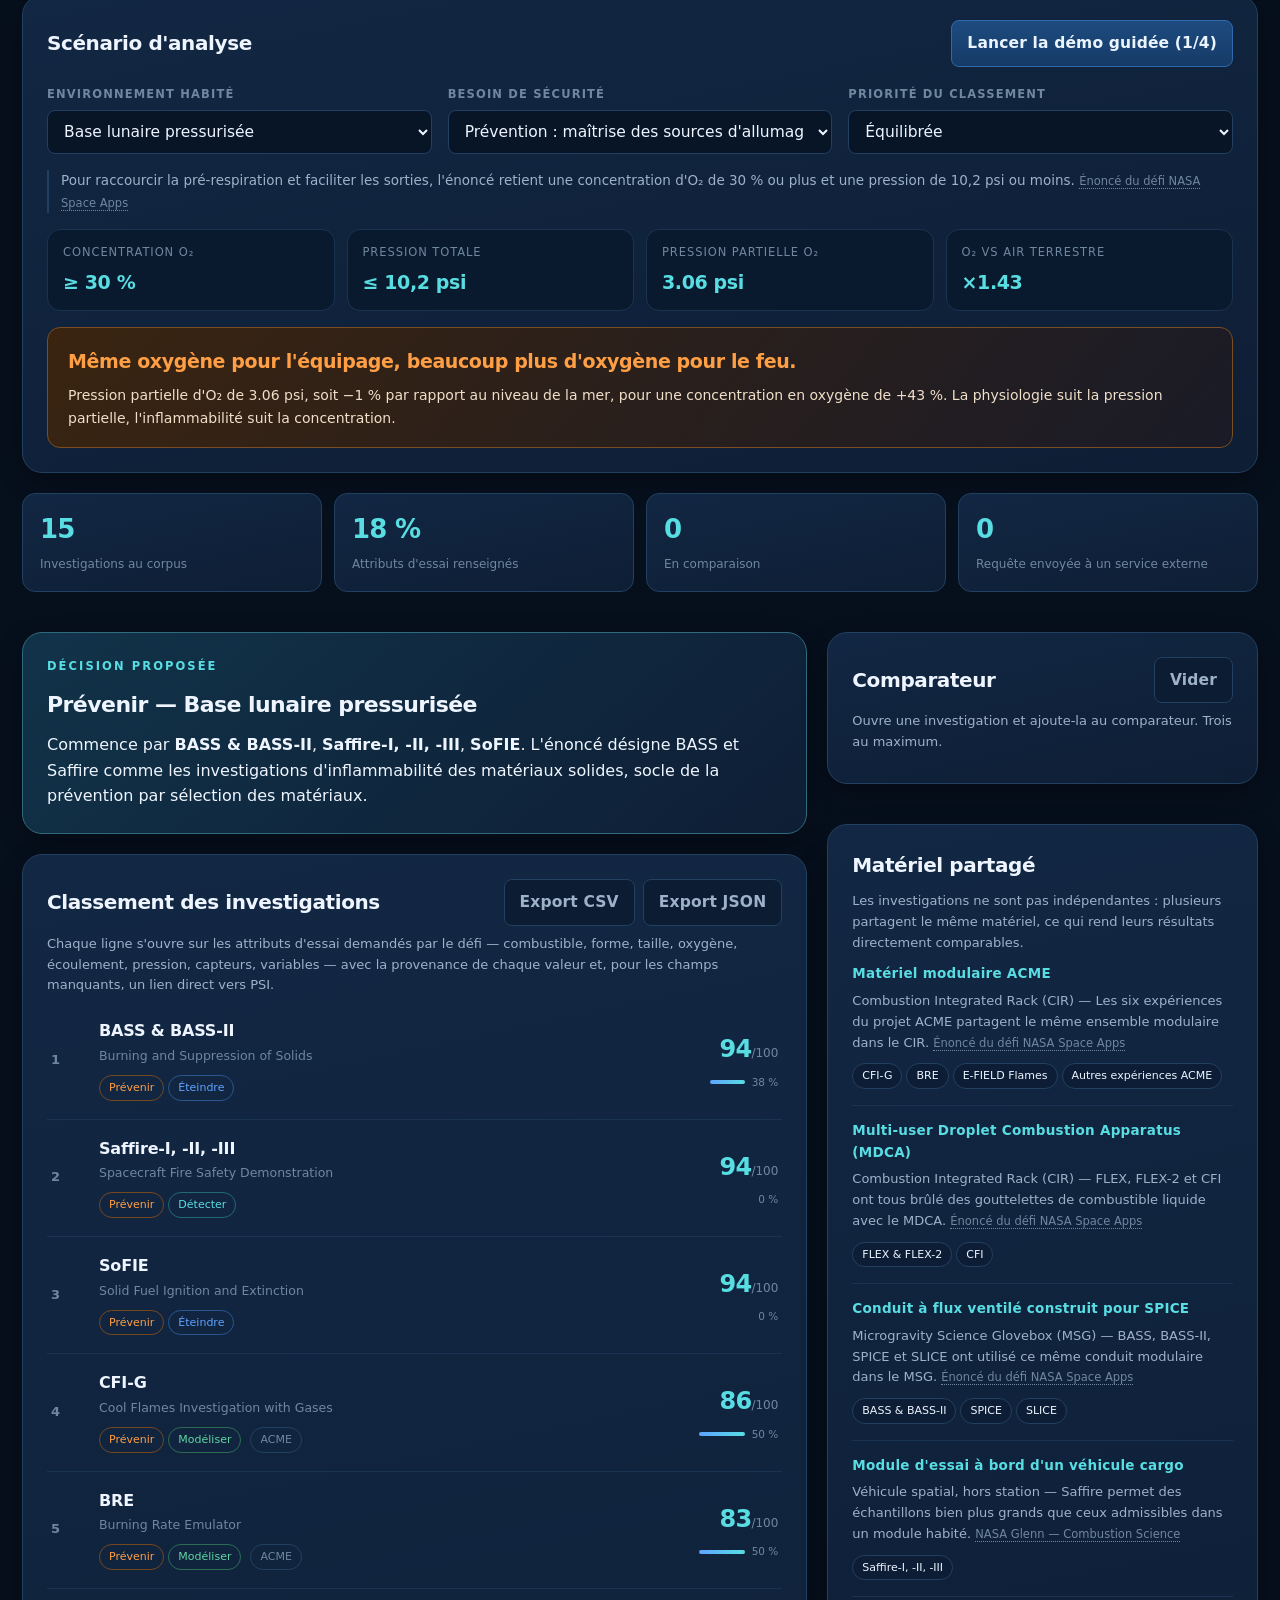
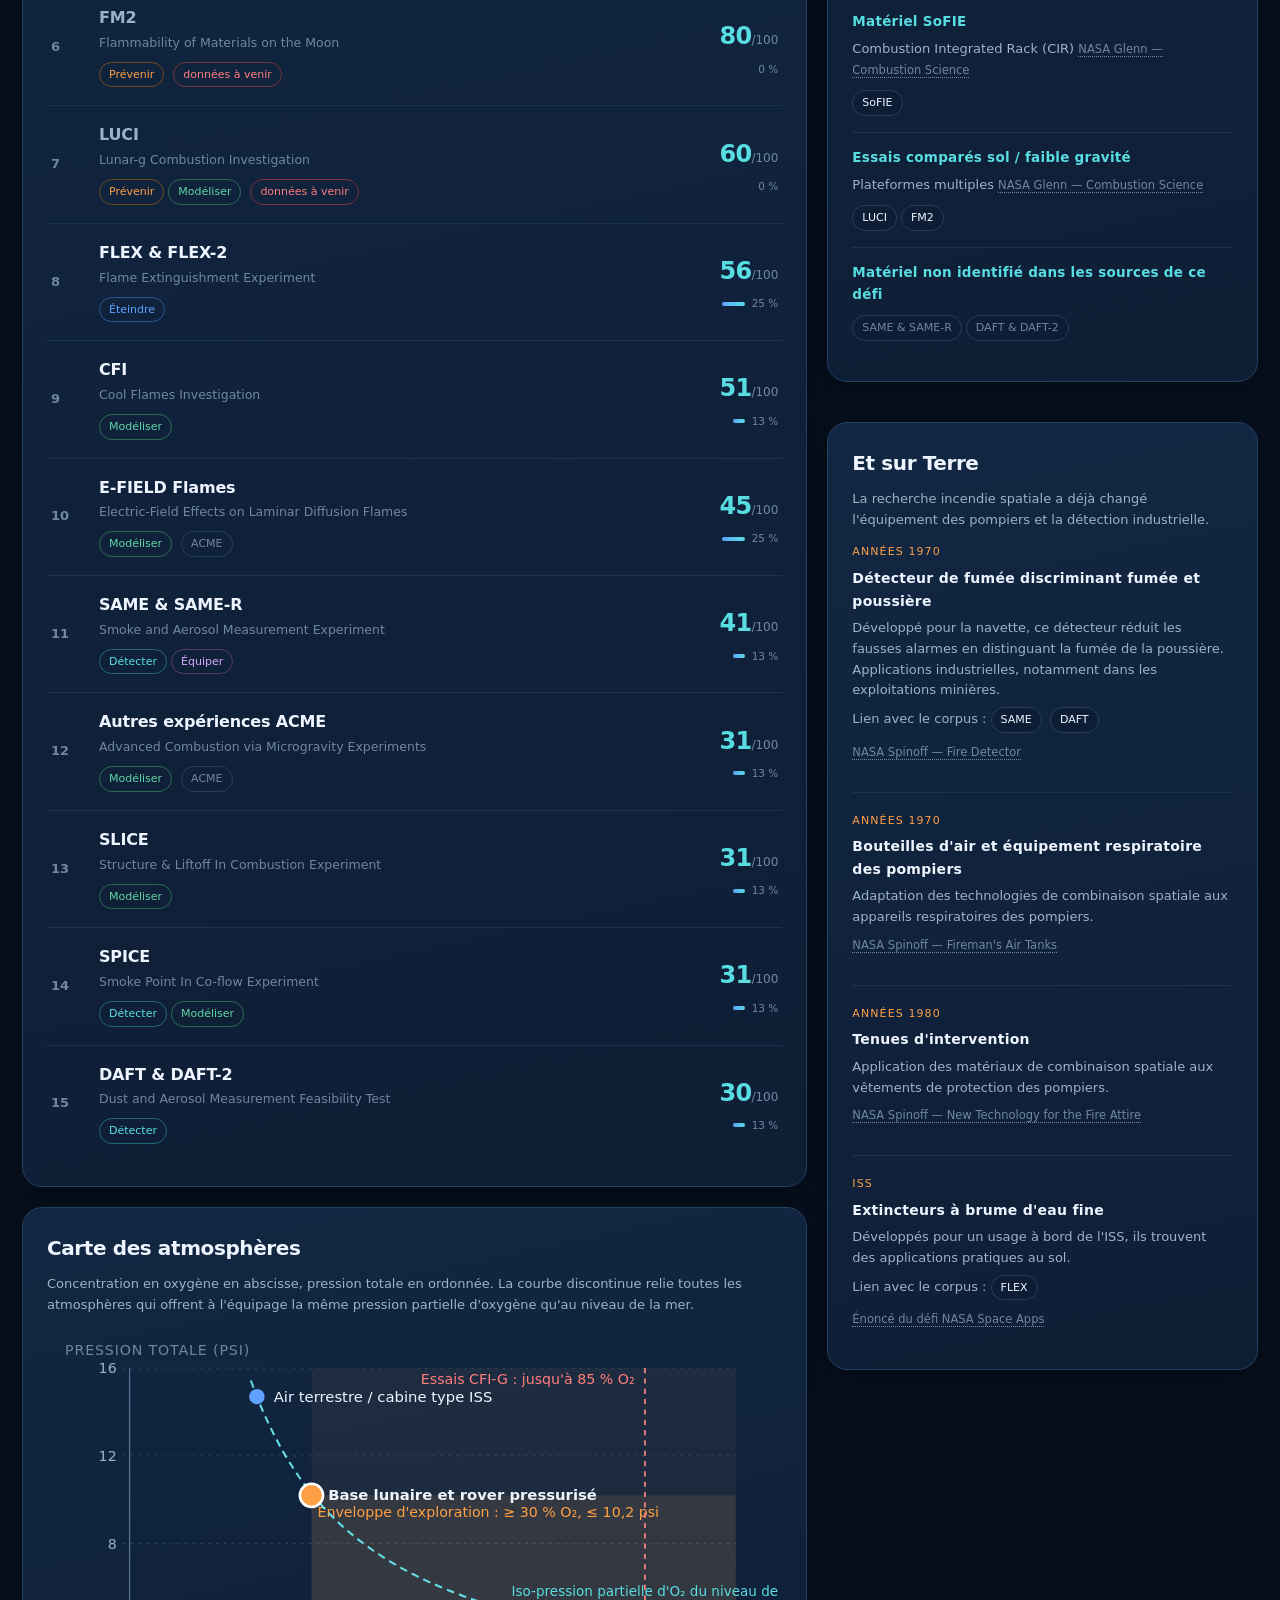
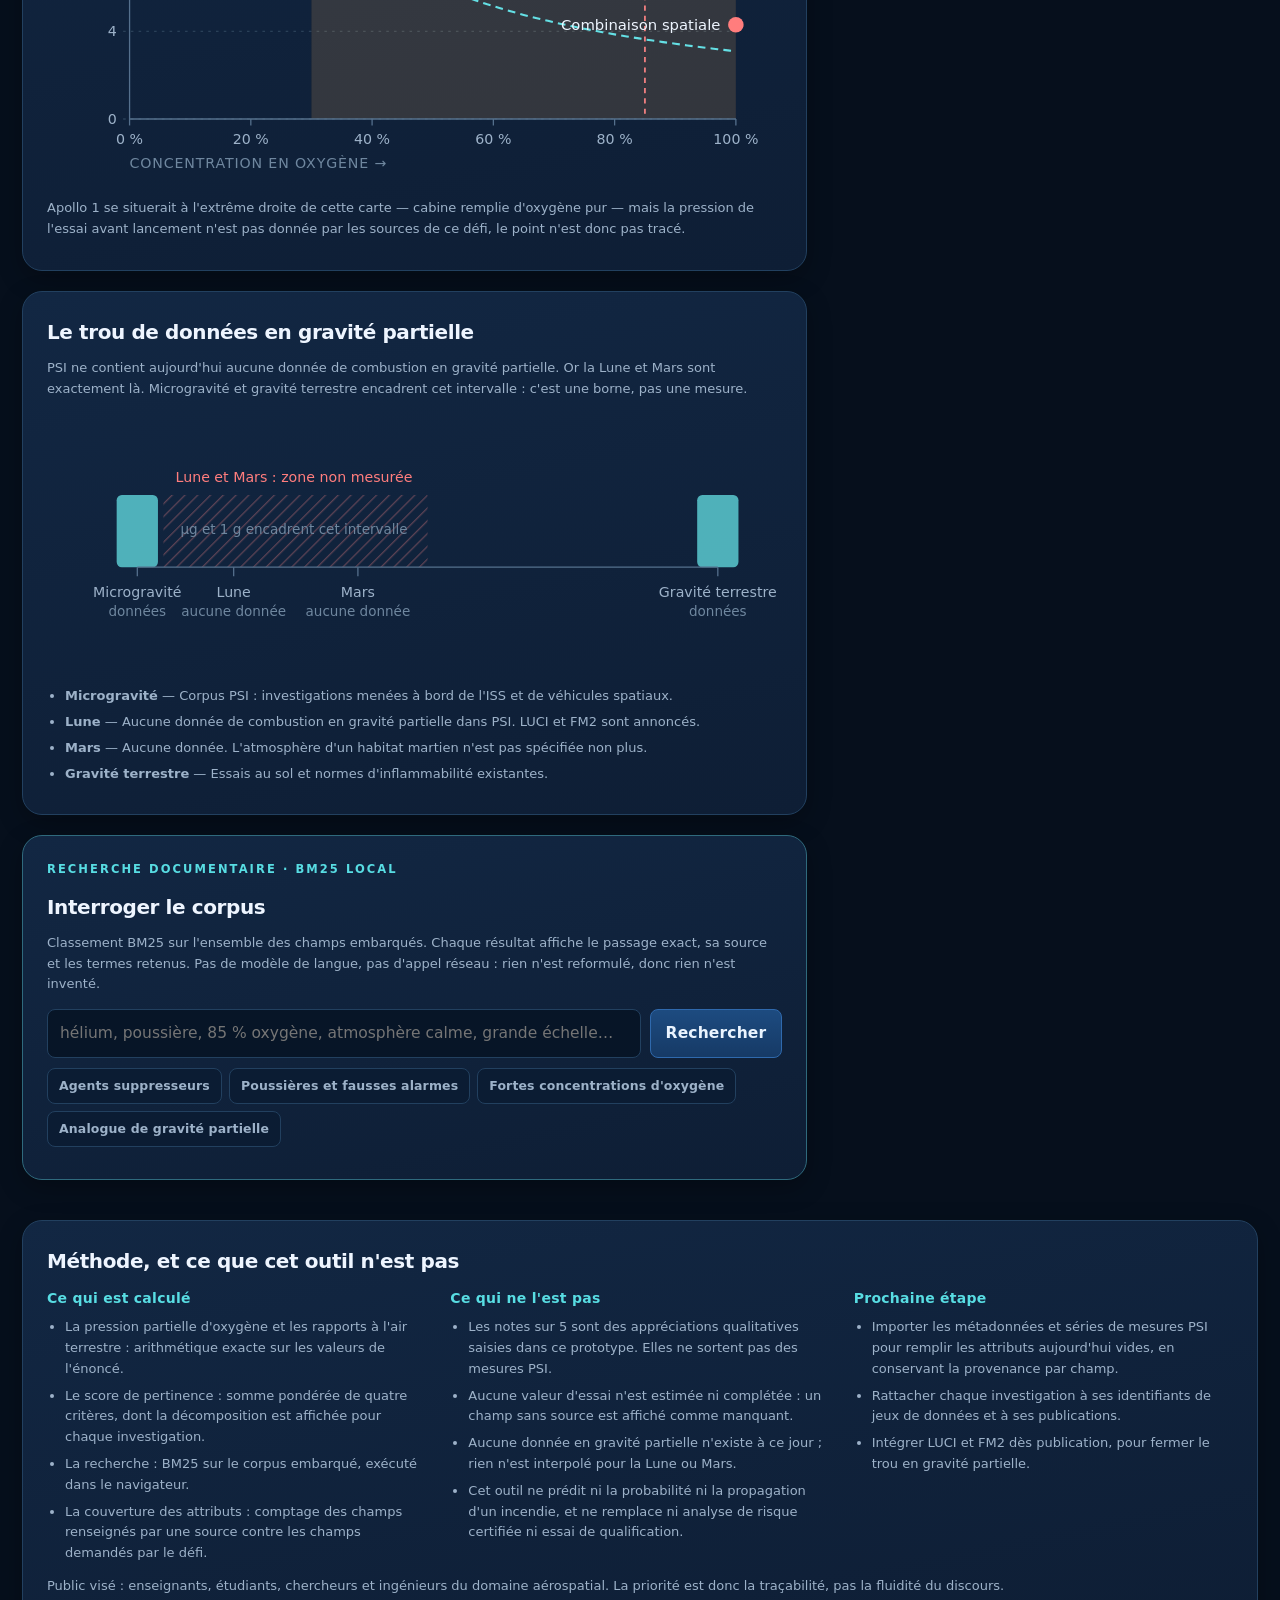
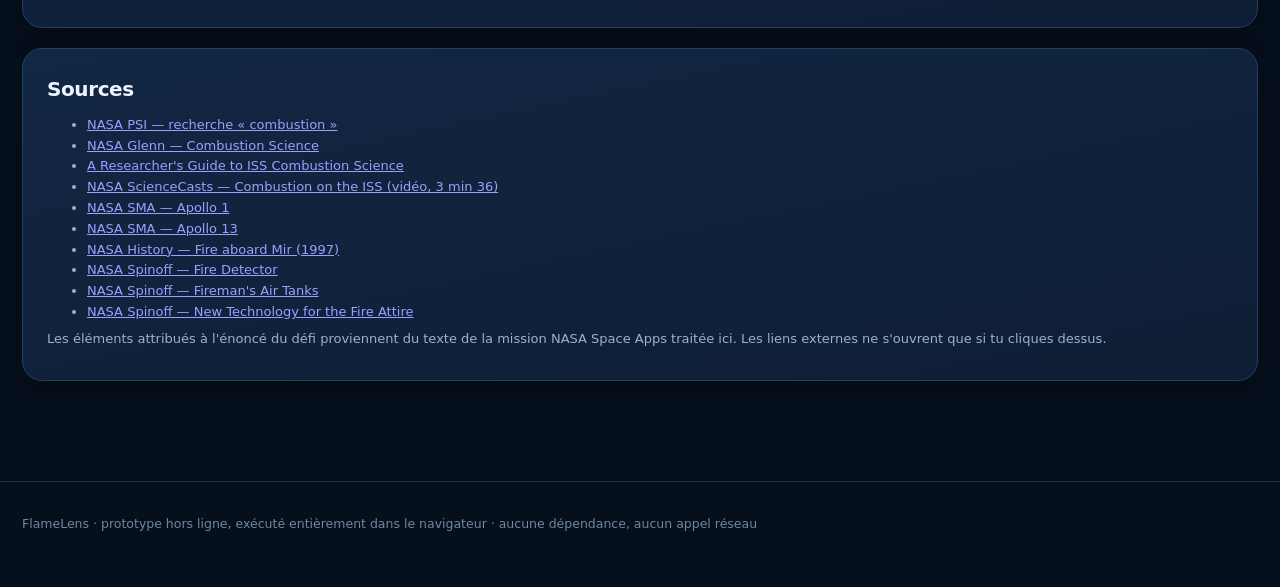
==== commit 46592994: "feat: refonte v2, tableau de bord traçable aligne sur l'enonce du defi - modele de donnees au niveau" ====
--- a/index.html
+++ b/index.html
@@ -3,187 +3,180 @@
 <head>
 <meta charset="utf-8">
 <meta name="viewport" content="width=device-width, initial-scale=1">
-<meta name="theme-color" content="#081426">
-<title>FlameLens — Intelligence Engine</title>
-<style>
-:root{color-scheme:dark;--bg:#071321;--panel:#102238;--panel2:#142b43;--line:#29435f;--ink:#edf5ff;--muted:#a8bbcf;--blue:#65a7ff;--cyan:#64e0e5;--orange:#ffb45c;--green:#66d6a1;--red:#ff8585;--shadow:0 18px 48px #0005}
-*{box-sizing:border-box}body{margin:0;background:radial-gradient(ellipse at 85% 0%,#16345a 0,transparent 35%),var(--bg);color:var(--ink);font:15px/1.55 Inter,system-ui,-apple-system,"Segoe UI",sans-serif}
-main{max-width:1320px;margin:auto;padding:24px 24px 64px}.topbar{display:flex;justify-content:space-between;align-items:center;gap:16px;padding:8px 0 22px;border-bottom:1px solid var(--line)}
-.brand{display:flex;align-items:center;gap:12px;font-weight:800;letter-spacing:.12em}.logo{width:42px;height:42px;border-radius:13px;background:linear-gradient(135deg,#2673e8,#56d9e4);display:grid;place-items:center;color:#061426;font-size:22px;box-shadow:0 0 30px #3c9bff55}
-.status{font-size:12px;color:var(--green);border:1px solid #357d66;background:#10382f;padding:6px 11px;border-radius:99px;white-space:nowrap}
-.hero{display:grid;grid-template-columns:1.2fr .8fr;gap:28px;align-items:center;padding:38px 0 28px}.eyebrow{color:var(--cyan);font-size:12px;font-weight:800;letter-spacing:.16em;text-transform:uppercase}
-h1{font-size:clamp(34px,5vw,58px);line-height:1.02;letter-spacing:-.045em;margin:10px 0 16px;max-width:750px}.lead{font-size:17px;color:var(--muted);max-width:720px;margin:0}
-.hero-art{min-height:220px;display:grid;place-items:center;position:relative;overflow:hidden}.planet{width:180px;height:180px;border-radius:50%;background:radial-gradient(circle at 35% 30%,#d8f5ff,#64b7ff 22%,#2464c8 58%,#0d234c 76%);box-shadow:0 0 70px #318cff66, inset -18px -20px 40px #07132199;position:relative}.planet:after{content:"";position:absolute;inset:-32px;border:1px solid #6bb9ff55;border-radius:50%;transform:scaleX(1.25) rotate(-24deg)}.orbit{position:absolute;width:270px;height:110px;border:1px solid #69baff55;border-radius:50%;transform:rotate(-24deg)}
-.metrics{display:grid;grid-template-columns:repeat(4,1fr);gap:12px;margin:4px 0 22px}.metric,.panel{background:linear-gradient(145deg,#132a43,#0d1d30);border:1px solid var(--line);border-radius:17px;box-shadow:var(--shadow)}.metric{padding:15px 17px}.metric strong{display:block;font-size:25px;color:var(--cyan)}.metric span{font-size:12px;color:var(--muted)}
-.panel{padding:20px;margin-bottom:18px}.panel h2{font-size:19px;margin:0 0 12px}.controls{display:grid;grid-template-columns:1fr 1fr 1fr;gap:16px}.field label{display:block;color:var(--muted);font-size:12px;font-weight:700;margin-bottom:7px}.field select,.field input,.ask input{width:100%;background:#08192a;border:1px solid var(--line);color:var(--ink);border-radius:10px;padding:11px 12px;font:inherit}
-.layout{display:grid;grid-template-columns:minmax(290px,.8fr) minmax(0,1.5fr);gap:18px;align-items:start}.side{display:grid;gap:18px}.maincol{min-width:0}.muted{color:var(--muted)}.small{font-size:12px;color:var(--muted)}
-.btn{border:1px solid #3975c4;background:#163c68;color:#eaf4ff;padding:9px 13px;border-radius:10px;cursor:pointer;font:inherit;font-weight:650}.btn:hover{background:#20538b}.btn.secondary{background:transparent;border-color:var(--line)}.btn.active{background:#1c5d92;border-color:var(--cyan)}.btnrow{display:flex;flex-wrap:wrap;gap:8px;margin-top:12px}
-.insight{border-color:#3d7894;background:linear-gradient(130deg,#12334a,#102238)}.insight .callout{font-size:17px}.tag{display:inline-block;padding:3px 9px;border:1px solid var(--line);border-radius:99px;font-size:11px;color:var(--cyan);margin:2px 4px 2px 0}
-.study{padding:16px 0;border-top:1px solid var(--line)}.study:first-child{border-top:0}.studyhead{display:flex;justify-content:space-between;gap:12px;align-items:flex-start}.study h3{margin:0;font-size:16px}.score{font-weight:800;color:var(--cyan);white-space:nowrap}.bar{height:7px;background:#243b54;border-radius:99px;overflow:hidden;margin:10px 0}.bar i{height:100%;display:block;background:linear-gradient(90deg,#317ee8,#64e0e5);border-radius:99px}.study p{margin:5px 0;font-size:13px;color:var(--muted)}
-.grid2{display:grid;grid-template-columns:1fr 1fr;gap:14px}.chart{width:100%;height:auto}.chart text{fill:var(--muted);font-size:11px}.legend{display:flex;flex-wrap:wrap;gap:12px;font-size:12px;color:var(--muted)}.dot{display:inline-block;width:8px;height:8px;border-radius:50%;margin-right:5px}
-.ask{border-color:#3d7894}.chatlog{min-height:105px;max-height:330px;overflow:auto;background:#08192a;border:1px solid var(--line);border-radius:12px;padding:12px;margin:12px 0}.msg{padding:9px 11px;border-radius:10px;margin:7px 0;white-space:pre-wrap}.msg.user{background:#173b60;margin-left:12%}.msg.bot{background:#142b40;margin-right:8%}.askrow{display:flex;gap:8px}.askrow input{flex:1;min-width:0}.suggestions{display:flex;gap:7px;flex-wrap:wrap;margin-top:10px}.suggestions button{font-size:12px}
-.comparelist{display:flex;gap:7px;flex-wrap:wrap}.compareitem{border:1px solid var(--line);padding:6px 9px;border-radius:9px;font-size:12px}
-table{border-collapse:collapse;width:100%;font-size:12px;min-width:520px}td,th{text-align:left;padding:9px;border-bottom:1px solid var(--line);vertical-align:top}th{color:var(--cyan)}.tablewrap{overflow:auto}
-details{border-top:1px solid var(--line);padding:12px 0}summary{cursor:pointer;font-weight:700}.notice{padding:11px 13px;background:#3a2a16;border:1px solid #78572e;border-radius:10px;color:#ffdda9;font-size:12px}
-footer{color:var(--muted);font-size:12px;padding:14px 0;border-top:1px solid var(--line);margin-top:20px}
-@media(max-width:900px){.hero{grid-template-columns:1fr}.hero-art{min-height:150px}.planet{width:130px;height:130px}.metrics{grid-template-columns:repeat(2,1fr)}.layout{grid-template-columns:1fr}.controls{grid-template-columns:1fr 1fr}}
-@media(max-width:560px){main{padding:14px}.topbar{align-items:flex-start}.controls,.grid2{grid-template-columns:1fr}.askrow{flex-direction:column}.btn{min-height:42px}.hero{padding-top:24px}}
-</style>
+<meta name="theme-color" content="#060f1c">
+<meta name="description" content="FlameLens — tableau de bord d'aide à la décision sur la sécurité incendie en exploration spatiale, construit sur les investigations de combustion en microgravité de la NASA.">
+<title>FlameLens — Sécurité incendie en exploration spatiale</title>
+<link rel="stylesheet" href="css/style.css">
 </head>
 <body>
+<a class="skip" href="#scenario">Aller au tableau de bord</a>
+
+<header class="topbar">
+  <div class="brand"><span class="mark" aria-hidden="true"></span><span>FLAMELENS</span></div>
+  <p class="tagline">Investigations NASA de combustion en microgravité, lues comme un outil de décision</p>
+</header>
+
 <main>
-<header class="topbar">
- <div class="brand"><div class="logo">✦</div><div>FLAMELENS <span class="small">/ INTELLIGENCE</span></div></div>
- <div class="status">● MOTEUR LOCAL ACTIF · SANS API EXTERNE</div>
-</header>
+
 <section class="hero">
- <div><div class="eyebrow">Microgravity fire safety · Decision support</div>
- <h1>Comprendre le feu.<br><span style="color:var(--cyan)">Anticiper le risque.</span></h1>
- <p class="lead">Un système d'aide à la décision qui exploite les investigations NASA sur la combustion en microgravité pour identifier les études les plus pertinentes selon un environnement et un besoin de sécurité.</p>
- <div class="btnrow"><span class="tag">Moteur de règles explicable</span><span class="tag">Base embarquée</span><span class="tag">Assistant FR / EN</span></div></div>
- <div class="hero-art"><div class="orbit"></div><div class="planet"></div></div>
+  <p class="eyebrow">Prévention · Détection · Suppression</p>
+  <h1>En apesanteur, une flamme ne monte plus.<br><span>Toutes nos intuitions sur le feu deviennent fausses.</span></h1>
+  <p class="lead">Sans poussée d'Archimède, les gaz chauds ne s'élèvent pas. La flamme cesse d'être une larme vacillante et devient une sphère bleue alimentée par simple diffusion : plus froide, plus lente, et souvent plus difficile à éteindre. C'est dans ce régime que la NASA a accumulé des décennies de résultats — et c'est ce corpus que ce tableau de bord trie, explique et confronte à chaque environnement habité prévu.</p>
+  <div id="flames"></div>
 </section>
+
+<section class="panel band">
+  <h2>Quatre fois, le feu a imposé l'agenda</h2>
+  <p class="small">Chaque incident est rattaché au pilier de sécurité qu'il a mis en avant.</p>
+  <ol class="timeline" id="incidents"></ol>
+</section>
+
+<section class="panel" id="scenario">
+  <div class="panel-head">
+    <h2>Scénario d'analyse</h2>
+    <div class="btnrow">
+      <button class="btn" id="tourBtn">Lancer la démo guidée (1/4)</button>
+    </div>
+  </div>
+  <p class="say" id="tourSay" hidden></p>
+  <div class="controls">
+    <div class="field"><label for="env">Environnement habité</label><select id="env"></select></div>
+    <div class="field"><label for="objective">Besoin de sécurité</label><select id="objective"></select></div>
+    <div class="field"><label for="priority">Priorité du classement</label><select id="priority"></select></div>
+  </div>
+  <p class="note" id="scenarioNote"></p>
+  <div id="atmosReadout"></div>
+</section>
+
 <section class="metrics">
- <div class="metric"><strong id="mStudies">11</strong><span>Investigations documentées</span></div>
- <div class="metric"><strong>5</strong><span>Objectifs d'analyse</span></div>
- <div class="metric"><strong>5</strong><span>Contextes disponibles</span></div>
- <div class="metric"><strong id="mSelected">0</strong><span>Études comparées</span></div>
+  <div class="metric"><strong id="mStudies">—</strong><span>Investigations au corpus</span></div>
+  <div class="metric"><strong id="mCoverage">—</strong><span>Attributs d'essai renseignés</span></div>
+  <div class="metric"><strong id="mCompared">0</strong><span>En comparaison</span></div>
+  <div class="metric"><strong>0</strong><span>Requête envoyée à un service externe</span></div>
 </section>
-<section class="panel controls">
- <div class="field"><label for="env">ENVIRONNEMENT CIBLE</label><select id="env">
- <option value="moon">Habitat lunaire pressurisé</option><option value="rover">Rover lunaire pressurisé</option><option value="mars">Habitat martien</option><option value="station">Station / véhicule spatial</option><option value="suit">Atmosphère de combinaison spatiale</option></select></div>
- <div class="field"><label for="focus">OBJECTIF DE SÉCURITÉ</label><select id="focus">
- <option value="prev">Prévenir les incendies</option><option value="det">Détecter fumées et particules</option><option value="sup">Éteindre / supprimer le feu</option><option value="model">Modéliser l'inflammabilité</option><option value="equip">Choisir les équipements</option></select></div>
- <div class="field"><label for="weight">PRIORITÉ DE L'ANALYSE</label><select id="weight"><option value="balanced">Équilibrée</option><option value="direct">Études les plus directement applicables</option><option value="atmos">Atmosphère et oxygène</option><option value="evidence">Solidité des informations disponibles</option></select></div>
+
+<div class="layout">
+  <section class="maincol">
+
+    <section class="panel verdict">
+      <p class="eyebrow">Décision proposée</p>
+      <h2 id="verdictTitle">—</h2>
+      <div id="verdictBody"></div>
+    </section>
+
+    <section class="panel">
+      <div class="panel-head">
+        <h2>Classement des investigations</h2>
+        <div class="btnrow">
+          <button class="btn secondary" id="exportCsv">Export CSV</button>
+          <button class="btn secondary" id="exportJson">Export JSON</button>
+        </div>
+      </div>
+      <p class="small">Chaque ligne s'ouvre sur les attributs d'essai demandés par le défi — combustible, forme, taille, oxygène, écoulement, pression, capteurs, variables — avec la provenance de chaque valeur et, pour les champs manquants, un lien direct vers PSI.</p>
+      <div id="ranking"></div>
+    </section>
+
+    <section class="panel">
+      <h2>Carte des atmosphères</h2>
+      <p class="small">Concentration en oxygène en abscisse, pression totale en ordonnée. La courbe discontinue relie toutes les atmosphères qui offrent à l'équipage la même pression partielle d'oxygène qu'au niveau de la mer.</p>
+      <div id="mapWrap"></div>
+    </section>
+
+    <section class="panel">
+      <h2>Le trou de données en gravité partielle</h2>
+      <p class="small">PSI ne contient aujourd'hui aucune donnée de combustion en gravité partielle. Or la Lune et Mars sont exactement là. Microgravité et gravité terrestre encadrent cet intervalle : c'est une borne, pas une mesure.</p>
+      <div id="gravityWrap"></div>
+      <ul class="small notes" id="gravityNotes"></ul>
+    </section>
+
+    <section class="panel search">
+      <p class="eyebrow">Recherche documentaire · BM25 local</p>
+      <h2>Interroger le corpus</h2>
+      <p class="small">Classement BM25 sur l'ensemble des champs embarqués. Chaque résultat affiche le passage exact, sa source et les termes retenus. Pas de modèle de langue, pas d'appel réseau : rien n'est reformulé, donc rien n'est inventé.</p>
+      <div class="searchrow">
+        <input id="searchInput" placeholder="hélium, poussière, 85 % oxygène, atmosphère calme, grande échelle…" aria-label="Rechercher dans le corpus">
+        <button class="btn" id="searchBtn">Rechercher</button>
+      </div>
+      <div class="suggestions">
+        <button class="btn secondary" data-q="helium dioxyde de carbone extinction">Agents suppresseurs</button>
+        <button class="btn secondary" data-q="poussiere fausses alarmes detection">Poussières et fausses alarmes</button>
+        <button class="btn secondary" data-q="oxygene 85 propane bruleur">Fortes concentrations d'oxygène</button>
+        <button class="btn secondary" data-q="gravite partielle champ electrique">Analogue de gravité partielle</button>
+      </div>
+      <div id="searchResults"></div>
+    </section>
+
+  </section>
+
+  <aside class="side">
+    <section class="panel">
+      <div class="panel-head"><h2>Comparateur</h2>
+        <button class="btn secondary" id="clearCompare">Vider</button></div>
+      <div id="compare"></div>
+    </section>
+
+    <section class="panel">
+      <h2>Matériel partagé</h2>
+      <p class="small">Les investigations ne sont pas indépendantes : plusieurs partagent le même matériel, ce qui rend leurs résultats directement comparables.</p>
+      <div id="hardware"></div>
+    </section>
+
+    <section class="panel">
+      <h2>Et sur Terre</h2>
+      <p class="small">La recherche incendie spatiale a déjà changé l'équipement des pompiers et la détection industrielle.</p>
+      <div id="earth" class="apps"></div>
+    </section>
+  </aside>
+</div>
+
+<section class="panel">
+  <h2>Méthode, et ce que cet outil n'est pas</h2>
+  <div class="method">
+    <div>
+      <h4>Ce qui est calculé</h4>
+      <ul class="small">
+        <li>La pression partielle d'oxygène et les rapports à l'air terrestre : arithmétique exacte sur les valeurs de l'énoncé.</li>
+        <li>Le score de pertinence : somme pondérée de quatre critères, dont la décomposition est affichée pour chaque investigation.</li>
+        <li>La recherche : BM25 sur le corpus embarqué, exécuté dans le navigateur.</li>
+        <li>La couverture des attributs : comptage des champs renseignés par une source contre les champs demandés par le défi.</li>
+      </ul>
+    </div>
+    <div>
+      <h4>Ce qui ne l'est pas</h4>
+      <ul class="small">
+        <li>Les notes sur 5 sont des appréciations qualitatives saisies dans ce prototype. Elles ne sortent pas des mesures PSI.</li>
+        <li>Aucune valeur d'essai n'est estimée ni complétée : un champ sans source est affiché comme manquant.</li>
+        <li>Aucune donnée en gravité partielle n'existe à ce jour ; rien n'est interpolé pour la Lune ou Mars.</li>
+        <li>Cet outil ne prédit ni la probabilité ni la propagation d'un incendie, et ne remplace ni analyse de risque certifiée ni essai de qualification.</li>
+      </ul>
+    </div>
+    <div>
+      <h4>Prochaine étape</h4>
+      <ul class="small">
+        <li>Importer les métadonnées et séries de mesures PSI pour remplir les attributs aujourd'hui vides, en conservant la provenance par champ.</li>
+        <li>Rattacher chaque investigation à ses identifiants de jeux de données et à ses publications.</li>
+        <li>Intégrer LUCI et FM2 dès publication, pour fermer le trou en gravité partielle.</li>
+      </ul>
+    </div>
+  </div>
+  <p class="small">Public visé : enseignants, étudiants, chercheurs et ingénieurs du domaine aérospatial. La priorité est donc la traçabilité, pas la fluidité du discours.</p>
 </section>
-<div class="layout">
- <aside class="side">
-  <section class="panel"><h2>Profil atmosphérique</h2><div id="atmText" class="muted"></div>
-   <svg class="chart" viewBox="0 0 340 205" role="img" aria-label="Repères indicatifs de pression et de concentration en oxygène">
-    <line x1="42" y1="160" x2="310" y2="160" stroke="#55708d"/><line x1="42" y1="20" x2="42" y2="160" stroke="#55708d"/>
-    <text x="42" y="179">0%</text><text x="285" y="179">100%</text><text x="42" y="195">Concentration O₂ (axe horizontal)</text>
-    <circle cx="98" cy="32" r="6" fill="#65a7ff"/><text x="109" y="36">Air terrestre</text>
-    <circle cx="122" cy="73" r="6" fill="#64e0e5"/><text x="133" y="77">Habitat lunaire*</text>
-    <circle cx="310" cy="125" r="6" fill="#ffb45c"/><text x="205" y="119">Combinaison*</text>
-    <text x="45" y="15">Repères schématiques, non à l'échelle</text>
-   </svg><p class="small">*Valeurs de référence reprises dans le prototype fourni. Les paramètres martiens ne sont pas spécifiés par les données actuellement embarquées.</p>
-  </section>
-  <section class="panel"><h2>Pourquoi ce classement ?</h2><div id="method" class="muted small"></div><div class="notice" style="margin-top:12px">Les scores mesurent la pertinence documentaire des études pour le besoin sélectionné. Ils ne représentent pas une probabilité d'incendie ni une certification de sécurité.</div></section>
-  <section class="panel"><h2>Comparateur</h2><div id="compareList" class="comparelist muted small">Aucune étude sélectionnée.</div><div id="compareTable" class="tablewrap"></div><div class="btnrow"><button class="btn secondary" id="clearCompare">Vider la comparaison</button></div></section>
- </aside>
- <section class="maincol">
-  <section class="panel insight"><div class="eyebrow">Décision proposée par le moteur</div><h2 id="insightTitle">Analyse en cours</h2><p id="insight" class="callout"></p><p id="gap" class="small"></p></section>
-  <section class="panel"><div style="display:flex;justify-content:space-between;gap:12px;align-items:center;flex-wrap:wrap"><h2>Classement des investigations</h2><button class="btn" id="export">Exporter le classement CSV</button></div><div id="ranking"></div></section>
-  <section class="panel ask"><div class="eyebrow">FlameLens Intelligence Engine</div><h2>Assistant scientifique intégré</h2><p class="small">Pose une question en français ou en anglais. Les réponses sont générées localement à partir des connaissances embarquées et des résultats calculés. Aucune requête n'est envoyée à un service externe.</p>
-   <div class="chatlog" id="chatlog" aria-live="polite"><div class="msg bot">Bonjour ! Je suis le moteur intelligent local de FlameLens. Je peux expliquer le classement, comparer des investigations, présenter les limites des données et recommander les études à consulter.</div></div>
-   <div class="askrow"><input id="question" placeholder="Ex. Pourquoi Saffire est-il prioritaire ? / Why is Saffire relevant?" aria-label="Question à FlameLens"><button class="btn" id="askBtn">Analyser</button></div>
-   <div class="suggestions"><button class="btn secondary" data-q="Pourquoi cette étude est-elle classée première ?">Expliquer le premier résultat</button><button class="btn secondary" data-q="Quelles sont les limites des données ?">Limites des données</button><button class="btn secondary" data-q="Compare BASS et Saffire">Comparer BASS et Saffire</button><button class="btn secondary" data-q="Que sait-on de la détection des fumées ?">Détection des fumées</button></div>
-  </section>
- </section>
-</div>
-<section class="panel"><h2>Sources et périmètre scientifique</h2>
- <ul class="small">
- <li><a href="https://psi.nasa.gov/physci/repo/search?q=combustion" target="_blank" rel="noopener">NASA Physical Sciences Informatics (PSI) — recherche combustion</a></li>
- <li><a href="https://www.nasa.gov/glenn/glenn-expertise-space-exploration/physical-sciences-program/combustion-science/" target="_blank" rel="noopener">NASA — Combustion Science</a></li>
- <li><a href="https://www.nasa.gov/missions/station/a-researchers-guide-to-combustion-science/" target="_blank" rel="noopener">NASA — Researcher's Guide to ISS Combustion Science</a></li>
- <li><a href="https://spinoff.nasa.gov/node/9407" target="_blank" rel="noopener">NASA Spinoff — smoke detection</a></li>
- </ul>
- <details><summary>Méthodologie et limites du moteur</summary><p class="small">Le moteur FLIE combine des règles explicites et des notes qualitatives définies dans le jeu de connaissances local. Il calcule un score de pertinence pondéré par l'objectif, l'adéquation atmosphérique, le lien direct avec la sécurité de l'équipage et le niveau de documentation disponible. Ces notes ne sont pas des mesures brutes de PSI. Les détails absents sont signalés comme inconnus plutôt que complétés artificiellement. Le système ne remplace ni une analyse de risque certifiée, ni les essais de qualification, ni un modèle physique de combustion.</p></details>
+
+<section class="panel">
+  <h2>Sources</h2>
+  <ul class="small" id="sources"></ul>
+  <p class="small">Les éléments attribués à l'énoncé du défi proviennent du texte de la mission NASA Space Apps traitée ici. Les liens externes ne s'ouvrent que si tu cliques dessus.</p>
 </section>
-<footer>FlameLens · Prototype autonome hors ligne · Version 2.0 · Les ressources externes ne sont ouvertes que si l'utilisateur clique sur leurs liens.</footer>
+
 </main>
-<script>
-"use strict";
-const STUDIES=[
-{id:"BASS",name:"BASS & BASS-II",fuel:"Matériaux solides (tissus, plastiques)",hardware:"Microgravity Science Glovebox, conduit à flux forcé",objective:"Étudie la combustion et la suppression des matériaux solides selon la concentration en oxygène et le flux d'air.",why:"Apporte des éléments directs pour le choix des matériaux et les limites d'inflammabilité dans les cabines.",scores:{prev:5,det:1,sup:3,model:4,equip:3,atm:4,direct:5,evidence:4},conditions:"Concentration en oxygène et écoulement d'air variables",measurements:"Consulter les jeux de données PSI pour les mesures détaillées.",tags:["matériaux","inflammabilité","flux d'air"]},
-{id:"SAFFIRE",name:"Saffire-I, II, III",fuel:"Matériaux solides",hardware:"Démonstrations de sécurité incendie à bord d'un véhicule spatial",objective:"Démonstrations de combustion de matériaux solides dans un environnement de véhicule spatial.",why:"Scénarios à l'échelle d'un véhicule spatial, particulièrement pertinents pour la sécurité des équipages.",scores:{prev:5,det:1,sup:1,model:4,equip:2,atm:4,direct:5,evidence:4},conditions:"Essais de combustion à bord d'un véhicule spatial",measurements:"Consulter PSI pour les paramètres et mesures de chaque campagne.",tags:["véhicule spatial","matériaux","scénario incendie"]},
-{id:"SAME",name:"SAME & SAME-R",fuel:"Fumées et aérosols",hardware:"Smoke and Aerosol Measurement Experiment",objective:"Étudie la mesure des fumées et aérosols en microgravité, notamment les particules issues de combustibles et de polymères.",why:"Éléments essentiels pour comprendre le comportement des fumées et choisir ou positionner des détecteurs.",scores:{prev:1,det:5,sup:0,model:2,equip:5,atm:2,direct:4,evidence:4},conditions:"Sources de fumée et aérosols en microgravité",measurements:"Mesures de particules et réponses d'instruments ; détails à vérifier dans PSI.",tags:["fumée","aérosols","détection"]},
-{id:"DAFT",name:"DAFT & DAFT-2",fuel:"Poussières et aérosols",hardware:"Instrument P-Trak modifié, réutilisation de SAME",objective:"Évalue la faisabilité de mesures de poussières en microgravité avec un instrument adapté.",why:"Peut éclairer les enjeux de détection lorsque des poussières, notamment lunaires, interfèrent avec les mesures.",scores:{prev:1,det:3,sup:0,model:1,equip:3,atm:1,direct:3,evidence:3},conditions:"Essais de détection de poussières",measurements:"Détails expérimentaux à consulter dans PSI.",tags:["poussières","capteurs","aérosols"]},
-{id:"FLEX",name:"FLEX & FLEX-2",fuel:"Gouttelettes de combustibles liquides",hardware:"MDCA dans le Combustion Integrated Rack",objective:"Étudie l'extinction de flammes de gouttelettes, notamment par dilution avec du CO₂ et de l'hélium.",why:"Apporte des données sur l'efficacité de gaz inertes pour la suppression de flammes.",scores:{prev:2,det:0,sup:5,model:3,equip:4,atm:3,direct:4,evidence:5},conditions:"Gouttelettes et atmosphères diluées par gaz inertes",measurements:"Données d'extinction et comportement de gouttelettes ; consulter PSI.",tags:["extinction","CO₂","hélium"]},
-{id:"CFI",name:"CFI & CFI-G",fuel:"Gouttelettes (CFI) ; mélanges gazeux riches en O₂ (CFI-G)",hardware:"MDCA (CFI) ; matériel ACME (CFI-G)",objective:"Étudie les flammes froides et des conditions de combustion à forte concentration en oxygène ; CFI-G a testé jusqu'à 85 % d'O₂.",why:"Documente des conditions riches en oxygène pertinentes pour étudier les limites de combustion.",scores:{prev:2,det:0,sup:1,model:3,equip:2,atm:5,direct:3,evidence:4},conditions:"CFI-G : jusqu'à 85 % d'O₂ selon le descriptif embarqué",measurements:"Consulter PSI pour les valeurs, pressions et protocoles exacts.",tags:["oxygène","flammes froides","combustion"]},
-{id:"ACME-BRE",name:"ACME BRE",fuel:"Combustibles gazeux ; inflammabilité des matériaux en air calme",hardware:"Matériel modulaire ACME dans le CIR",objective:"Étudie la relation entre propriétés des matériaux et inflammabilité en atmosphère calme.",why:"Relie les propriétés des matériaux à leur comportement inflammable et soutient la modélisation.",scores:{prev:4,det:0,sup:1,model:4,equip:3,atm:3,direct:3,evidence:3},conditions:"Atmosphère calme et propriétés des matériaux variables",measurements:"Détails de mesure à confirmer dans PSI.",tags:["matériaux","modélisation","inflammabilité"]},
-{id:"EFIELD",name:"ACME E-FIELD Flames",fuel:"Combustibles gazeux",hardware:"Matériel modulaire ACME dans le CIR",objective:"Utilise un champ électrique agissant sur les ions de la flamme comme analogue de certains effets de gravité partielle.",why:"Constitue un élément de contexte pour étudier des effets liés à la gravité partielle, sans remplacer des essais dédiés.",scores:{prev:2,det:0,sup:1,model:3,equip:1,atm:2,direct:3,evidence:3},conditions:"Champ électrique appliqué aux ions de la flamme",measurements:"Consulter PSI pour le protocole et les limites de l'analogie.",tags:["gravité partielle","flammes gazeuses"]},
-{id:"ACME-OTHER",name:"Autres ACME, SPICE & SLICE",fuel:"Combustibles gazeux et certains combustibles solides",hardware:"CIR, conduit à flux du glovebox selon l'investigation",objective:"Études fondamentales de flammes, stabilité et extinction de flammes de diffusion.",why:"Fournit un contexte scientifique utile à la modélisation, avec un lien moins direct à la décision de sécurité d'un habitat.",scores:{prev:1,det:1,sup:1,model:2,equip:1,atm:2,direct:2,evidence:3},conditions:"Conditions spécifiques à chaque investigation",measurements:"Les protocoles varient ; vérifier les fiches PSI.",tags:["flammes de diffusion","stabilité","modélisation"]},
-{id:"SOFIE",name:"SoFIE",fuel:"Combustibles solides et matériaux",hardware:"Station spatiale internationale (ISS)",objective:"Étudie l'inflammation, la croissance et l'extinction du feu dans les combustibles solides.",why:"Aide à évaluer le comportement au feu des matériaux et la pertinence des méthodes d'essai en faible gravité.",scores:{prev:5,det:1,sup:3,model:4,equip:3,atm:4,direct:5,evidence:4},conditions:"Essais d'inflammation et d'extinction de combustibles solides",measurements:"Paramètres détaillés à consulter dans PSI.",tags:["combustibles solides","inflammation","extinction"]},
-{id:"FLARE",name:"FLARE",fuel:"Matériaux solides",hardware:"Expériences et méthodes comparant gravité terrestre et faible gravité",objective:"Développe des méthodes pour estimer les limites d'inflammabilité en faible gravité à partir de données terrestres.",why:"Peut aider à établir des méthodes de prédiction des limites d'inflammabilité, sous réserve de validation.",scores:{prev:4,det:0,sup:1,model:5,equip:3,atm:3,direct:4,evidence:4},conditions:"Comparaison de limites d'inflammabilité en différentes gravités",measurements:"Consulter PSI et les publications associées pour les méthodes et résultats.",tags:["limites d'inflammabilité","modélisation","faible gravité"]}
-];
-const ENV={
-moon:{label:"habitat lunaire pressurisé",atmos:"Le prototype utilise comme hypothèse de référence ≥ 30 % d'O₂ et ≤ 10,2 psi pour un habitat lunaire. Ces valeurs doivent être reliées à une source de conception précise avant toute utilisation opérationnelle.",atm:4,weights:{focus:.50,atm:.30,direct:.20},known:true},
-rover:{label:"rover lunaire pressurisé",atmos:"Le prototype reprend provisoirement le profil lunaire (≥ 30 % d'O₂ et ≤ 10,2 psi). Il s'agit d'une hypothèse de scénario, pas d'une spécification universelle de rover.",atm:4,weights:{focus:.50,atm:.30,direct:.20},known:true},
-mars:{label:"habitat martien",atmos:"Les paramètres d'atmosphère d'un habitat martien ne sont pas définis dans le jeu de données embarqué. Le moteur n'invente donc pas de composition ou de pression : il utilise un profil neutre et signale cette incertitude.",atm:2,weights:{focus:.55,atm:.10,direct:.35},known:false},
-station:{label:"station ou véhicule spatial",atmos:"Le profil est traité comme proche d'un environnement pressurisé de type cabine, mais la composition exacte dépend du véhicule et de la mission. Vérifier les spécifications applicables.",atm:3,weights:{focus:.60,atm:.10,direct:.30},known:true},
-suit:{label:"atmosphère de combinaison spatiale",atmos:"Le prototype utilise le repère 100 % O₂ à 4,3 psi mentionné dans la version fournie. La conception réelle dépend du système de combinaison considéré.",atm:5,weights:{focus:.40,atm:.40,direct:.20},known:true}
-};
-const FOCUS={prev:"prévention des incendies",det:"détection des fumées et particules",sup:"suppression / extinction",model:"modélisation de l'inflammabilité",equip:"sélection des équipements"};
-let current=[],selected=new Set();
-const $=id=>document.getElementById(id);
-const esc=s=>String(s).replace(/[&<>"']/g,c=>({"&":"&amp;","<":"&lt;",">":"&gt;",'"':"&quot;","'":"&#39;"}[c]));
-function scoreStudy(s,env,focus,priority){
- const e=ENV[env], w={...e.weights};
- if(priority==="direct"){w.focus=.35;w.atm=.15;w.direct=.50}
- if(priority==="atmos"){w.focus=.30;w.atm=.50;w.direct=.20}
- const evidenceWeight=priority==="evidence"?.20:0;
- const baseWeight=1-evidenceWeight;
- const raw=(w.focus*s.scores[focus]+w.atm*s.scores.atm+w.direct*s.scores.direct)/5*100;
- return Math.round(raw*baseWeight+(s.scores.evidence/5*100)*evidenceWeight);
-}
-function analyze(){
- const env=$("env").value,focus=$("focus").value,priority=$("weight").value;
- current=STUDIES.map(s=>({s,score:scoreStudy(s,env,focus,priority)})).sort((a,b)=>b.score-a.score);
- $("mStudies").textContent=STUDIES.length;$("mSelected").textContent=selected.size;
- $("atmText").textContent=ENV[env].atmos;
- $("method").textContent=`Score sur 100 = adéquation à l'objectif (${Math.round(ENV[env].weights.focus*100)} %), adéquation atmosphérique (${Math.round(ENV[env].weights.atm*100)} %), lien direct avec la sécurité (${Math.round(ENV[env].weights.direct*100)} %). La priorité choisie peut modifier ces pondérations.`;
- const top=current.slice(0,3);
- $("insightTitle").textContent=`Priorités pour ${ENV[env].label}`;
- $("insight").textContent=`Pour ${FOCUS[focus]}, commence par ${top.map(x=>x.s.name).join(", ")}. ${top[0].s.why}`;
- $("gap").textContent=(!ENV[env].known?"Incertitude importante : atmosphère cible non spécifiée. Le classement est indicatif et ne doit pas être interprété comme une validation pour cet environnement. ":"")+`Limite générale : les scores sont des évaluations qualitatives embarquées, pas des mesures PSI.`;
- $("ranking").innerHTML=current.map((r,i)=>`<article class="study"><div class="studyhead"><div><h3>${i+1}. ${esc(r.s.name)}</h3><div class="small">${esc(r.s.fuel)}</div></div><div class="score">${r.score}/100</div></div><div class="bar"><i style="width:${r.score}%"></i></div><p><b>Objectif :</b> ${esc(r.s.objective)}</p><p><b>Pertinence :</b> ${esc(r.s.why)}</p><p><b>Conditions :</b> ${esc(r.s.conditions)}</p><div>${r.s.tags.map(t=>`<span class="tag">${esc(t)}</span>`).join("")}</div><div class="btnrow"><button class="btn secondary" data-compare="${esc(r.s.id)}">${selected.has(r.s.id)?"Retirer":"Comparer"}</button><button class="btn secondary" data-explain="${esc(r.s.id)}">Expliquer ce score</button></div></article>`).join("");
- $("ranking").querySelectorAll("[data-compare]").forEach(b=>b.onclick=()=>{let id=b.dataset.compare;selected.has(id)?selected.delete(id):selected.add(id);if(selected.size>3)selected.delete(selected.values().next().value);analyze();});
- $("ranking").querySelectorAll("[data-explain]").forEach(b=>b.onclick=()=>{const s=STUDIES.find(x=>x.id===b.dataset.explain);addMessage("bot",explain(s));});
- renderCompare();
-}
-function explain(s){const env=$("env").value,focus=$("focus").value;return `${s.name} obtient ${scoreStudy(s,env,focus,$("weight").value)}/100 pour ${ENV[env].label} et l'objectif « ${FOCUS[focus]} ». Son adéquation à cet objectif est notée ${s.scores[focus]}/5, son adéquation atmosphérique ${s.scores.atm}/5 et son lien direct avec la sécurité ${s.scores.direct}/5. Justification : ${s.why} Ces notes sont qualitatives et doivent être vérifiées avec les publications et données PSI.`}
-function renderCompare(){
- $("mSelected").textContent=selected.size;
- const items=STUDIES.filter(s=>selected.has(s.id));
- $("compareList").innerHTML=items.length?items.map(s=>`<span class="compareitem">${esc(s.name)}</span>`).join(""):"Aucune étude sélectionnée.";
- $("compareTable").innerHTML=items.length?`<table><thead><tr><th>Critère</th>${items.map(s=>`<th>${esc(s.name)}</th>`).join("")}</tr></thead><tbody>${[["Score",s=>scoreStudy(s,$("env").value,$("focus").value,$("weight").value)+"/100"],["Combustible",s=>s.fuel],["Objectif",s=>s.objective],["Conditions",s=>s.conditions],["Pertinence",s=>s.why]].map(row=>`<tr><th>${row[0]}</th>${items.map(s=>`<td>${esc(row[1](s))}</td>`).join("")}</tr>`).join("")}</tbody></table>`:"";
-}
-function addMessage(type,text){const el=document.createElement("div");el.className="msg "+type;el.textContent=text;$("chatlog").appendChild(el);$("chatlog").scrollTop=$("chatlog").scrollHeight;}
-function answerQuestion(q){
- const x=q.toLowerCase(),env=$("env").value,focus=$("focus").value;
- const ranked=current,top=ranked[0],byName=name=>STUDIES.find(s=>s.name.toLowerCase().includes(name)||s.id.toLowerCase().includes(name));
- if(/bonjour|salut|hello|hi\b/.test(x))return "Bonjour ! Je suis FlameLens Intelligence Engine. Je fonctionne localement avec des règles explicables et la base de connaissances embarquée. Demande-moi d'expliquer un classement, de comparer deux études ou de préciser une limite scientifique.";
- if(/premier|première|top|classement|rank|priorit/.test(x))return `Pour le contexte « ${ENV[env].label} » et l'objectif « ${FOCUS[focus]} », le premier résultat est ${top.s.name} (${top.score}/100). ${explain(top.s)}`;
- if(/compare|compar|versus| vs /.test(x)){
-  const a=/bass/.test(x)?byName("bass"):null,b=/saffire/.test(x)?byName("saffire"):null;
-  if(a&&b)return `BASS/BASS-II porte sur la combustion et la suppression de matériaux solides avec variation de l'oxygène et du flux d'air. Saffire porte sur des démonstrations de combustion à l'échelle d'un véhicule spatial. BASS éclaire les matériaux et leurs conditions de combustion ; Saffire apporte un contexte véhicule spatial plus direct. Les deux sont complémentaires, pas interchangeables.`;
-  const chosen=ranked.filter(r=>x.includes(r.s.id.toLowerCase())||x.includes(r.s.name.toLowerCase().split(" ")[0].toLowerCase())).slice(0,3);
-  if(chosen.length>=2)return chosen.map(r=>`${r.s.name} (${r.score}/100) : ${r.s.why}`).join("\n");
-  return "Précise les deux investigations à comparer, par exemple : « Compare BASS et Saffire » ou sélectionne-les dans le comparateur.";
- }
- if(/fum|smoke|détect|detect|aérosol|aerosol|poussi/.test(x)){
-  const same=byName("SAME"),daft=byName("DAFT");
-  return `Pour la détection des fumées, SAME & SAME-R est l'investigation la plus directement pertinente : elle porte sur la mesure des fumées et aérosols en microgravité. DAFT & DAFT-2 complète l'analyse pour les poussières, qui peuvent perturber ou compliquer l'interprétation des signaux particulaires. Il faut distinguer les fumées de combustion des poussières ambiantes et vérifier les performances des détecteurs dans les données expérimentales.`;
- }
- if(/éte|extin|suppress|extinguish|co2|hélium|helium/.test(x))return `FLEX & FLEX-2 est le meilleur point de départ dans la base embarquée pour l'extinction de flammes de gouttelettes. L'étude examine notamment la dilution par CO₂ et hélium. Attention : les résultats sur des gouttelettes ne suffisent pas à établir l'efficacité d'un agent extincteur pour tous les feux de cabine ou tous les matériaux.`;
- if(/bass/.test(x))return explain(byName("bass"));
- if(/saffire/.test(x))return explain(byName("saffire"));
- if(/sofie/.test(x))return explain(byName("sofie"));
- if(/flare/.test(x))return explain(byName("flare"));
- if(/mars|martien/.test(x))return `Les informations actuellement embarquées ne précisent pas l'atmosphère d'un habitat martien. Le moteur utilise donc un profil atmosphérique neutre et signale cette lacune. Il ne faut pas présenter le classement comme une recommandation validée pour Mars sans spécification de pression, de composition gazeuse, de ventilation et de matériaux.`;
- if(/limite|manque|inconnu|incertain|gap|unknown|data/.test(x))return `Principales limites : (1) les notes de pertinence sont qualitatives et saisies dans le prototype, non calculées à partir des mesures brutes PSI ; (2) plusieurs protocoles et paramètres sont indiqués comme « à consulter dans PSI » ; (3) l'atmosphère martienne n'est pas spécifiée ; (4) aucune donnée de combustion en gravité partielle n'est intégrée ici ; (5) ce moteur ne simule pas la propagation réelle d'un incendie. Les prochaines étapes sont d'importer les métadonnées et mesures PSI, de citer chaque source et de valider les règles avec des spécialistes.`;
- if(/oxyg|oxygen|pression|pressure|atmos/.test(x))return ENV[env].atmos+" Le profil sélectionné est "+ENV[env].label+". Les valeurs de référence doivent être confirmées avec la documentation de conception de la mission.";
- if(/préd|predict|risque|risk|probabil|propagat/.test(x))return "Cette version ne prédit pas la probabilité ni la propagation d'un incendie. Elle classe la pertinence des investigations scientifiques. Pour construire une prédiction fiable, il faudra des séries de mesures expérimentales (temps, température, concentration O₂, pression, débit, matériau), définir une variable cible, entraîner un modèle sur des données séparées et le valider indépendamment.";
- if(/bonjour|merci|help|aide/.test(x))return "Je peux expliquer le classement, comparer BASS, Saffire, SAME, FLEX, SoFIE ou FLARE, parler des limites des données, ou préciser le profil atmosphérique sélectionné.";
- return `Je peux répondre à partir de la base locale sur les investigations NASA et du classement actuel. Pour cette question, je ne trouve pas assez d'éléments spécifiques dans les connaissances embarquées. Essaie une question sur BASS, Saffire, SAME, FLEX, SoFIE, FLARE, les fumées, l'extinction, l'oxygène ou les limites des données.`;
-}
-$("askBtn").onclick=()=>{const q=$("question").value.trim();if(!q)return;addMessage("user",q);addMessage("bot",answerQuestion(q));$("question").value="";};
-$("question").addEventListener("keydown",e=>{if(e.key==="Enter")$("askBtn").click();});
-document.querySelectorAll("[data-q]").forEach(b=>b.onclick=()=>{$("question").value=b.dataset.q;$("askBtn").click();});
-["env","focus","weight"].forEach(id=>$(id).addEventListener("change",analyze));
-$("clearCompare").onclick=()=>{selected.clear();analyze();};
-$("export").onclick=()=>{const rows=[["Rang","Investigation","Score","Combustible","Objectif","Conditions","Pertinence"],...current.map((r,i)=>[i+1,r.s.name,r.score,r.s.fuel,r.s.objective,r.s.conditions,r.s.why])];const csv=rows.map(row=>row.map(v=>'"'+String(v).replace(/"/g,'""')+'"').join(",")).join("\r\n");const blob=new Blob(["\ufeff"+csv],{type:"text/csv;charset=utf-8"});const url=URL.createObjectURL(blob);const a=document.createElement("a");a.href=url;a.download="FlameLens-ranking.csv";a.click();URL.revokeObjectURL(url);};
-analyze();
-</script>
-</body></html>+
+<footer>
+  <p>FlameLens · prototype hors ligne, exécuté entièrement dans le navigateur · aucune dépendance, aucun appel réseau</p>
+</footer>
+
+<script src="js/data.js"></script>
+<script src="js/engine.js"></script>
+<script src="js/charts.js"></script>
+<script src="js/app.js"></script>
+</body>
+</html>
--- a/css/style.css
+++ b/css/style.css
@@ -0,0 +1,386 @@
+/* FlameLens — feuille de style unique.
+   Direction : rapport technique sur fond de nuit spatiale. Bleu profond pour le
+   contexte, braise orange pour le danger, cyan pour ce qui est mesuré. */
+
+:root {
+  color-scheme: dark;
+
+  --bg: #060f1c;
+  --bg-lift: #0b1930;
+  --panel: #0e1e35;
+  --panel-2: #122743;
+  --line: #22405f;
+  --line-soft: #1a3350;
+
+  --ink: #eef5ff;
+  --muted: #9db2c9;
+  --faint: #6f879f;
+
+  --cyan: #58dde3;
+  --blue: #5fa3ff;
+  --ember: #ff9f45;
+  --ember-deep: #c75410;
+  --red: #ff7d7d;
+  --green: #5fd6a4;
+
+  --r-sm: 8px;
+  --r-md: 13px;
+  --r-lg: 20px;
+
+  --shadow: 0 20px 50px #0006;
+  --shadow-soft: 0 8px 24px #0004;
+
+  --text-hero: clamp(30px, 2.2rem + 2.4vw, 60px);
+  --space-section: clamp(34px, 2rem + 3vw, 68px);
+
+  --ease: cubic-bezier(.16, 1, .3, 1);
+  --fast: 160ms;
+  --norm: 320ms;
+}
+
+* { box-sizing: border-box; }
+
+body {
+  margin: 0;
+  background:
+    radial-gradient(1100px 520px at 88% -8%, #1b3a66 0%, transparent 62%),
+    radial-gradient(760px 420px at 4% 8%, #15314f 0%, transparent 58%),
+    var(--bg);
+  color: var(--ink);
+  font: 15.5px/1.6 "Inter", system-ui, -apple-system, "Segoe UI", sans-serif;
+  -webkit-font-smoothing: antialiased;
+}
+
+main { max-width: 1280px; margin: 0 auto; padding: 0 22px 80px; }
+
+.skip {
+  position: absolute; left: -9999px; top: 8px; z-index: 50;
+  background: var(--panel-2); color: var(--ink); padding: 10px 16px; border-radius: var(--r-sm);
+}
+.skip:focus { left: 16px; }
+
+/* ---------- Barre haute ---------- */
+.topbar {
+  max-width: 1280px; margin: 0 auto; padding: 18px 22px 16px;
+  display: flex; align-items: center; justify-content: space-between; gap: 18px; flex-wrap: wrap;
+  border-bottom: 1px solid var(--line-soft);
+}
+.brand { display: flex; align-items: center; gap: 11px; font-weight: 800; letter-spacing: .2em; font-size: 14px; }
+.mark {
+  width: 15px; height: 15px; border-radius: 50%;
+  background: radial-gradient(circle at 36% 32%, #fff3d6, var(--ember) 42%, var(--ember-deep) 78%);
+  box-shadow: 0 0 20px #ff9f4566, 0 0 44px #ff9f4522;
+}
+.tagline { margin: 0; color: var(--faint); font-size: 12.5px; }
+
+/* ---------- Hero ---------- */
+.hero { padding: var(--space-section) 0 8px; }
+.eyebrow {
+  margin: 0 0 12px; color: var(--cyan);
+  font-size: 11.5px; font-weight: 800; letter-spacing: .18em; text-transform: uppercase;
+}
+h1 {
+  font-size: var(--text-hero); line-height: 1.03; letter-spacing: -.035em;
+  margin: 0 0 18px; max-width: 20ch; font-weight: 800;
+}
+h1 span { color: var(--muted); font-weight: 600; letter-spacing: -.03em; }
+.lead { margin: 0; max-width: 72ch; color: var(--muted); font-size: 16.5px; }
+
+/* ---------- Les deux flammes ---------- */
+.flames {
+  margin: 34px 0 0; padding: 0;
+  display: grid; grid-template-columns: 1fr auto 1fr; gap: 18px; align-items: center;
+}
+.flame-cell {
+  background: linear-gradient(170deg, var(--panel-2), var(--panel));
+  border: 1px solid var(--line); border-radius: var(--r-lg);
+  padding: 20px; box-shadow: var(--shadow);
+  display: grid; grid-template-columns: 110px 1fr; gap: 18px; align-items: center;
+}
+.flame-cell svg { width: 110px; height: auto; }
+.flame-cell figcaption { display: block; }
+.flame-cell figcaption b { display: block; font-size: 13px; letter-spacing: .12em; text-transform: uppercase; color: var(--cyan); margin-bottom: 6px; }
+.flame-cell figcaption span { font-size: 13.5px; color: var(--muted); }
+.flame-vs { color: var(--faint); font-size: 12px; letter-spacing: .18em; text-transform: uppercase; }
+
+.flame-1g { transform-origin: 80px 182px; animation: flicker 2.6s var(--ease) infinite; }
+@keyframes flicker {
+  0%, 100% { transform: scaleY(1) skewX(0deg); }
+  28% { transform: scaleY(1.06) skewX(-2.2deg); }
+  54% { transform: scaleY(.97) skewX(1.6deg); }
+  78% { transform: scaleY(1.03) skewX(-.8deg); }
+}
+.flame-ug { animation: breathe 4.4s ease-in-out infinite; transform-origin: 80px 112px; }
+@keyframes breathe { 0%, 100% { transform: scale(1); } 50% { transform: scale(1.035); } }
+.diffuse { animation: ripple 4.4s linear infinite; transform-origin: 80px 112px; }
+.diffuse.d2 { animation-delay: 2.2s; }
+@keyframes ripple {
+  0% { transform: scale(.72); opacity: .85; }
+  100% { transform: scale(1.18); opacity: 0; }
+}
+
+@media (prefers-reduced-motion: reduce) {
+  .flame-1g, .flame-ug, .diffuse { animation: none; }
+  .diffuse { opacity: .3; }
+  * { transition: none !important; }
+}
+
+/* ---------- Panneaux ---------- */
+.panel {
+  background: linear-gradient(168deg, var(--panel-2), var(--panel));
+  border: 1px solid var(--line); border-radius: var(--r-lg);
+  padding: 24px; margin: 20px 0; box-shadow: var(--shadow-soft);
+}
+.panel > h2 { font-size: 20px; letter-spacing: -.02em; margin: 0 0 10px; }
+.panel-head { display: flex; justify-content: space-between; align-items: center; gap: 14px; flex-wrap: wrap; margin-bottom: 8px; }
+.panel-head h2 { margin: 0; font-size: 20px; letter-spacing: -.02em; }
+.band { margin-top: var(--space-section); }
+h4 { margin: 18px 0 8px; font-size: 14px; letter-spacing: .02em; }
+.small { font-size: 13px; color: var(--muted); margin: 6px 0; }
+.note { font-size: 13.5px; color: var(--muted); border-left: 2px solid var(--line); padding-left: 12px; margin: 16px 0; }
+.notes { padding-left: 18px; }
+.notes li { margin: 5px 0; }
+
+/* ---------- Frise des incidents ---------- */
+.timeline { list-style: none; margin: 18px 0 0; padding: 0; display: grid; gap: 14px; }
+.inc {
+  display: grid; grid-template-columns: 108px 1fr; gap: 18px;
+  padding: 16px; border: 1px solid var(--line-soft); border-radius: var(--r-md);
+  background: #0a1b31; position: relative; overflow: hidden;
+  transition: border-color var(--fast) var(--ease), transform var(--fast) var(--ease);
+}
+.inc:hover { border-color: var(--line); transform: translateX(2px); }
+.inc::before { content: ""; position: absolute; inset: 0 auto 0 0; width: 3px; background: var(--faint); }
+.inc-crew::before { background: linear-gradient(var(--red), var(--ember-deep)); }
+.inc-survived::before { background: var(--ember); }
+.inc-alarm::before { background: var(--cyan); }
+.inc-year { font-size: 22px; font-weight: 800; letter-spacing: -.03em; color: var(--ember); align-self: start; }
+.inc h4 { margin: 0 0 6px; font-size: 16px; }
+.inc p { margin: 4px 0; font-size: 13.5px; color: var(--muted); }
+.inc .lesson { color: var(--ink); }
+
+/* ---------- Puces ---------- */
+.chip, .pill {
+  display: inline-block; font-size: 11px; padding: 3px 9px; border-radius: 99px;
+  border: 1px solid var(--line); color: var(--muted); margin: 2px 4px 2px 0; white-space: nowrap;
+}
+.chips { display: block; margin-top: 7px; }
+.chip-prevention { color: var(--ember); border-color: #74481f; }
+.chip-detection { color: var(--cyan); border-color: #216a72; }
+.chip-suppression { color: var(--blue); border-color: #2a5590; }
+.chip-modeling { color: var(--green); border-color: #2a6d52; }
+.chip-equipment { color: #d7a8ff; border-color: #563a73; }
+.chip-future { color: var(--red); border-color: #74343a; }
+.chip-proj { color: var(--faint); }
+.pill { background: #0c1d35; color: var(--ink); }
+.pill.muted { color: var(--faint); }
+
+/* ---------- Contrôles ---------- */
+.controls { display: grid; grid-template-columns: repeat(3, 1fr); gap: 16px; margin: 18px 0 4px; }
+.field label { display: block; font-size: 11.5px; font-weight: 700; letter-spacing: .1em; text-transform: uppercase; color: var(--faint); margin-bottom: 7px; }
+select, input[type="text"], input:not([type]) {
+  width: 100%; background: #071527; border: 1px solid var(--line); color: var(--ink);
+  border-radius: var(--r-sm); padding: 11px 12px; font: inherit;
+  transition: border-color var(--fast) var(--ease), box-shadow var(--fast) var(--ease);
+}
+select:focus-visible, input:focus-visible, .btn:focus-visible, .study-head:focus-visible {
+  outline: 2px solid var(--cyan); outline-offset: 2px;
+}
+select:hover, input:hover { border-color: #2d557d; }
+
+.btn {
+  border: 1px solid #2f69ad; background: linear-gradient(#1d4b80, #163a66);
+  color: #eaf4ff; padding: 10px 15px; border-radius: var(--r-sm);
+  cursor: pointer; font: inherit; font-weight: 650; letter-spacing: .01em;
+  transition: transform var(--fast) var(--ease), background var(--fast), border-color var(--fast);
+}
+.btn:hover { background: linear-gradient(#265f9e, #1b4779); transform: translateY(-1px); }
+.btn:active { transform: translateY(0); }
+.btn.secondary { background: #0b1c33; border-color: var(--line); color: var(--muted); }
+.btn.secondary:hover { background: #102743; color: var(--ink); border-color: #2d557d; }
+.btnrow { display: flex; flex-wrap: wrap; gap: 8px; }
+a.btn { text-decoration: none; display: inline-block; }
+
+.say {
+  margin: 14px 0 0; padding: 13px 15px; border-radius: var(--r-md);
+  background: #10304a; border: 1px solid #27617a; color: #d4f1f7; font-size: 14px;
+}
+
+/* ---------- Lecture atmosphère ---------- */
+.readout { display: grid; grid-template-columns: repeat(4, 1fr); gap: 12px; margin: 16px 0; }
+.readout > div {
+  background: #091a2e; border: 1px solid var(--line-soft); border-radius: var(--r-md); padding: 13px 15px;
+}
+.readout span { display: block; font-size: 11.5px; color: var(--faint); text-transform: uppercase; letter-spacing: .08em; margin-bottom: 5px; }
+.readout strong { font-size: 19px; color: var(--cyan); letter-spacing: -.02em; }
+
+.insight-box {
+  margin-top: 16px; padding: 18px 20px; border-radius: var(--r-md);
+  background: linear-gradient(130deg, #3a2410, #1a1b27);
+  border: 1px solid #7a4e22;
+}
+.insight-box .headline { margin: 0 0 8px; font-size: 19px; font-weight: 750; letter-spacing: -.02em; color: var(--ember); }
+.insight-box p:last-child { margin: 0; font-size: 14px; color: #f0dfc9; }
+
+.warn {
+  margin: 14px 0 0; padding: 13px 15px; border-radius: var(--r-md);
+  background: #2e2412; border: 1px solid #6e5428; color: #ffdfae; font-size: 13.5px;
+}
+.warn b { color: #ffcf84; }
+
+/* ---------- Métriques ---------- */
+.metrics { display: grid; grid-template-columns: repeat(4, 1fr); gap: 12px; margin: 20px 0; }
+.metric {
+  background: linear-gradient(168deg, var(--panel-2), var(--panel));
+  border: 1px solid var(--line); border-radius: var(--r-md); padding: 15px 17px;
+}
+.metric strong { display: block; font-size: 26px; color: var(--cyan); letter-spacing: -.03em; }
+.metric span { font-size: 12px; color: var(--faint); }
+
+/* ---------- Grille ---------- */
+.layout { display: grid; grid-template-columns: minmax(0, 1.55fr) minmax(300px, .85fr); gap: 20px; align-items: start; }
+.side { display: grid; }
+.maincol { min-width: 0; }
+
+.verdict { border-color: #2f6a7d; background: linear-gradient(140deg, #113349, var(--panel)); }
+.verdict h2 { margin: 0 0 10px; font-size: 22px; letter-spacing: -.025em; }
+.callout { margin: 0; font-size: 16px; }
+
+/* ---------- Classement ---------- */
+.study { border-top: 1px solid var(--line-soft); }
+.study:first-child { border-top: 0; }
+.study.future .study-id strong { color: var(--muted); }
+.study-head {
+  width: 100%; display: grid; grid-template-columns: 34px 1fr auto; gap: 14px; align-items: center;
+  background: none; border: 0; color: inherit; font: inherit; text-align: left;
+  padding: 16px 4px; cursor: pointer; border-radius: var(--r-sm);
+  transition: background var(--fast) var(--ease);
+}
+.study-head:hover { background: #0c1f38; }
+.rankno { font-size: 13px; font-weight: 800; color: var(--faint); font-variant-numeric: tabular-nums; }
+.study-id strong { font-size: 16px; letter-spacing: -.01em; }
+.study-id .long { display: block; font-size: 12.5px; color: var(--faint); margin-top: 2px; }
+.study-score { text-align: right; min-width: 92px; }
+.study-score b { font-size: 24px; color: var(--cyan); letter-spacing: -.03em; font-variant-numeric: tabular-nums; }
+.study-score em { font-size: 12px; color: var(--faint); font-style: normal; }
+.study.open .study-head { background: #0c1f38; }
+
+.detail { padding: 4px 4px 22px; animation: unfold var(--norm) var(--ease); }
+@keyframes unfold { from { opacity: 0; transform: translateY(-6px); } to { opacity: 1; transform: none; } }
+.detail .obj { margin: 0 0 16px; font-size: 14.5px; color: var(--ink); max-width: 80ch; }
+.detail-grid { display: grid; grid-template-columns: 1.25fr .75fr; gap: 26px; }
+.detail h4:first-child { margin-top: 0; }
+
+table { border-collapse: collapse; width: 100%; font-size: 13px; }
+.attrs th, .attrs td { text-align: left; padding: 8px 10px; border-bottom: 1px solid var(--line-soft); vertical-align: top; }
+.attrs th { color: var(--muted); font-weight: 600; width: 36%; }
+.attrs tr.gap th { color: var(--faint); }
+.todo { color: var(--red); font-size: 12px; letter-spacing: .02em; }
+.prov { width: 24%; }
+.tablewrap { overflow-x: auto; }
+.tablewrap table { min-width: 460px; }
+.tablewrap th, .tablewrap td { text-align: left; padding: 9px 10px; border-bottom: 1px solid var(--line-soft); vertical-align: top; }
+.tablewrap thead th { color: var(--cyan); font-size: 12px; }
+
+.src { font-size: 11.5px; color: var(--faint); text-decoration: none; border-bottom: 1px dotted var(--faint); }
+a.src:hover { color: var(--cyan); border-color: var(--cyan); }
+
+/* ---------- Couverture et décomposition ---------- */
+.cov { display: flex; align-items: center; gap: 7px; margin-top: 5px; }
+.cov i { display: block; height: 4px; background: linear-gradient(90deg, var(--blue), var(--cyan)); border-radius: 99px; }
+.cov { position: relative; }
+.cov-s { justify-content: flex-end; }
+.cov-s i { width: 48px; }
+.cov span { font-size: 10.5px; color: var(--faint); font-variant-numeric: tabular-nums; }
+
+.brk { display: grid; gap: 9px; margin-top: 4px; }
+.brk-row { display: grid; grid-template-columns: 1fr 64px auto; gap: 10px; align-items: center; font-size: 12px; }
+.brk-lab { color: var(--muted); }
+.brk-bar { height: 5px; background: #1c3350; border-radius: 99px; overflow: hidden; }
+.brk-bar i { display: block; height: 100%; background: linear-gradient(90deg, var(--blue), var(--cyan)); }
+.brk-num { color: var(--faint); font-variant-numeric: tabular-nums; }
+
+/* ---------- Graphiques ---------- */
+.chart { width: 100%; height: auto; margin: 10px 0 4px; }
+.chart text { fill: var(--muted); font-size: 11px; }
+.chart .axis { fill: var(--faint); font-size: 11px; letter-spacing: .06em; text-transform: uppercase; }
+.chart .zone { fill: var(--ember); font-size: 11px; }
+.chart .zone.r { fill: var(--red); }
+.chart .iso { fill: var(--cyan); font-size: 10.5px; }
+.chart .gsub { fill: var(--faint); font-size: 10.5px; }
+.pt circle { fill: var(--blue); transition: r var(--fast) var(--ease); }
+.pt text { fill: var(--ink); font-size: 11.5px; }
+.pt-moon circle { fill: var(--ember); }
+.pt-suit circle { fill: var(--red); }
+.pt.on circle { stroke: #fff; stroke-width: 2; }
+.pt.on text { font-weight: 700; }
+
+/* ---------- Matériel, retombées ---------- */
+.hw { padding: 14px 0; border-top: 1px solid var(--line-soft); }
+.hw:first-child { border-top: 0; padding-top: 4px; }
+.hw h4 { margin: 0 0 4px; font-size: 13.5px; color: var(--cyan); }
+.hw-list { margin-top: 8px; }
+
+.apps { display: grid; gap: 14px; }
+.app { padding: 14px 0; border-top: 1px solid var(--line-soft); }
+.app:first-child { border-top: 0; padding-top: 2px; }
+.app h4 { margin: 4px 0 6px; font-size: 14px; }
+.app p { margin: 4px 0; font-size: 13px; color: var(--muted); }
+.decade { font-size: 11px; color: var(--ember); letter-spacing: .1em; text-transform: uppercase; }
+
+/* ---------- Recherche ---------- */
+.search { border-color: #2f6a7d; }
+.searchrow { display: flex; gap: 9px; margin: 14px 0 10px; }
+.searchrow input { flex: 1; min-width: 0; }
+.suggestions { display: flex; flex-wrap: wrap; gap: 7px; margin-bottom: 8px; }
+.suggestions .btn { font-size: 12.5px; padding: 7px 11px; }
+
+.hit {
+  border: 1px solid var(--line-soft); border-radius: var(--r-md);
+  padding: 14px 16px; margin: 10px 0; background: #091a2e;
+}
+.hit header { display: flex; justify-content: space-between; gap: 12px; align-items: baseline; }
+.hit h4 { margin: 0; font-size: 13.5px; color: var(--cyan); }
+.hit .relev { font-size: 11px; color: var(--faint); font-variant-numeric: tabular-nums; }
+.hit p { margin: 8px 0; font-size: 13.5px; }
+.hit footer { display: flex; justify-content: space-between; gap: 12px; flex-wrap: wrap; }
+.hit .terms { font-size: 11px; color: var(--faint); }
+
+/* ---------- Méthode ---------- */
+.method { display: grid; grid-template-columns: repeat(3, 1fr); gap: 24px; margin-top: 8px; }
+.method ul { padding-left: 18px; margin: 0; }
+.method li { margin: 6px 0; }
+.method h4 { margin-top: 0; color: var(--cyan); }
+
+footer {
+  max-width: 1280px; margin: 0 auto; padding: 20px 22px 40px;
+  border-top: 1px solid var(--line-soft); color: var(--faint); font-size: 12.5px;
+}
+
+/* ---------- Adaptatif ---------- */
+@media (max-width: 1040px) {
+  .layout { grid-template-columns: 1fr; }
+  .flames { grid-template-columns: 1fr; }
+  .flame-vs { display: none; }
+  .detail-grid { grid-template-columns: 1fr; gap: 18px; }
+  .method { grid-template-columns: 1fr; gap: 14px; }
+}
+@media (max-width: 760px) {
+  .controls { grid-template-columns: 1fr; }
+  .readout { grid-template-columns: repeat(2, 1fr); }
+  .metrics { grid-template-columns: repeat(2, 1fr); }
+}
+@media (max-width: 560px) {
+  main { padding: 0 16px 56px; }
+  .topbar { padding: 14px 16px; }
+  footer { padding: 18px 16px 34px; }
+  .panel { padding: 18px 16px; }
+  h1 { max-width: none; }
+  .flame-cell { grid-template-columns: 1fr; justify-items: center; text-align: center; }
+  .inc { grid-template-columns: 1fr; gap: 6px; }
+  .study-head { grid-template-columns: 24px 1fr; }
+  .study-score { grid-column: 2; text-align: left; }
+  .cov-s { justify-content: flex-start; }
+  .searchrow { flex-direction: column; }
+  .btn { min-height: 44px; }
+}
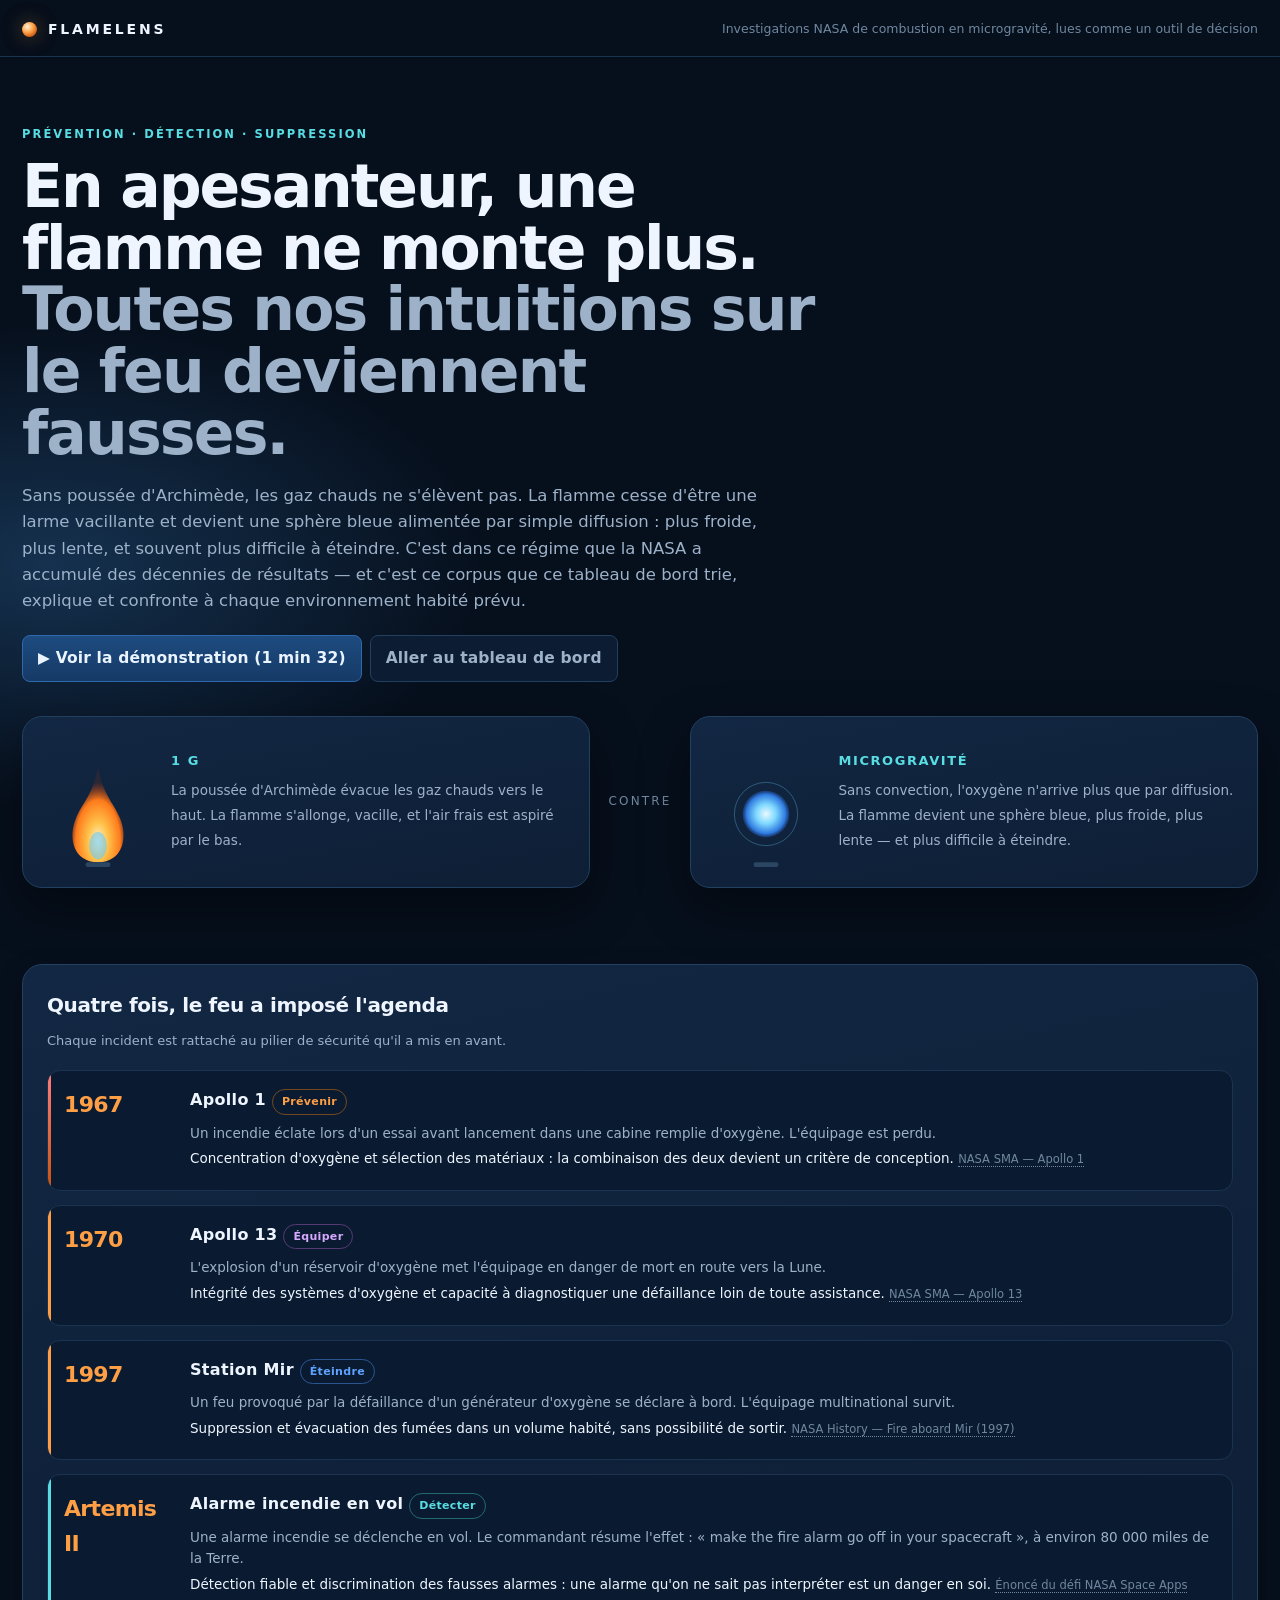
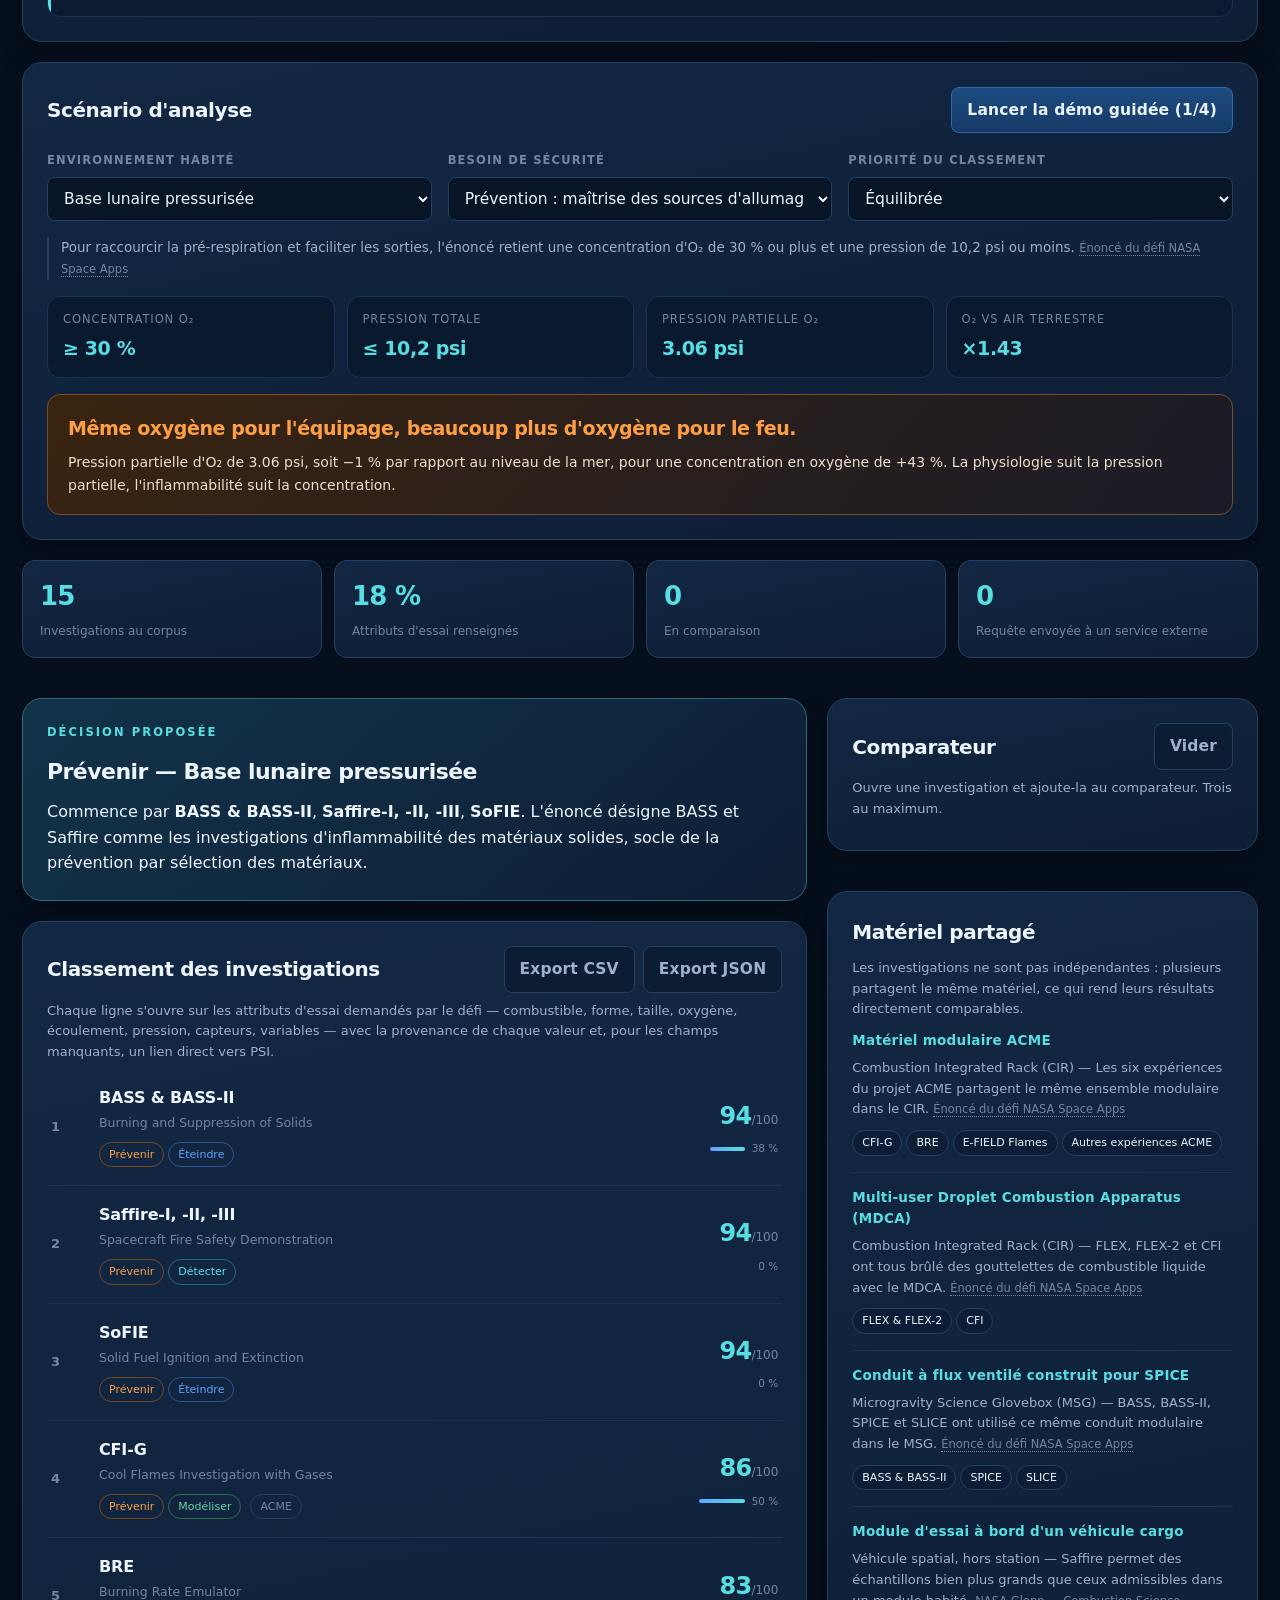
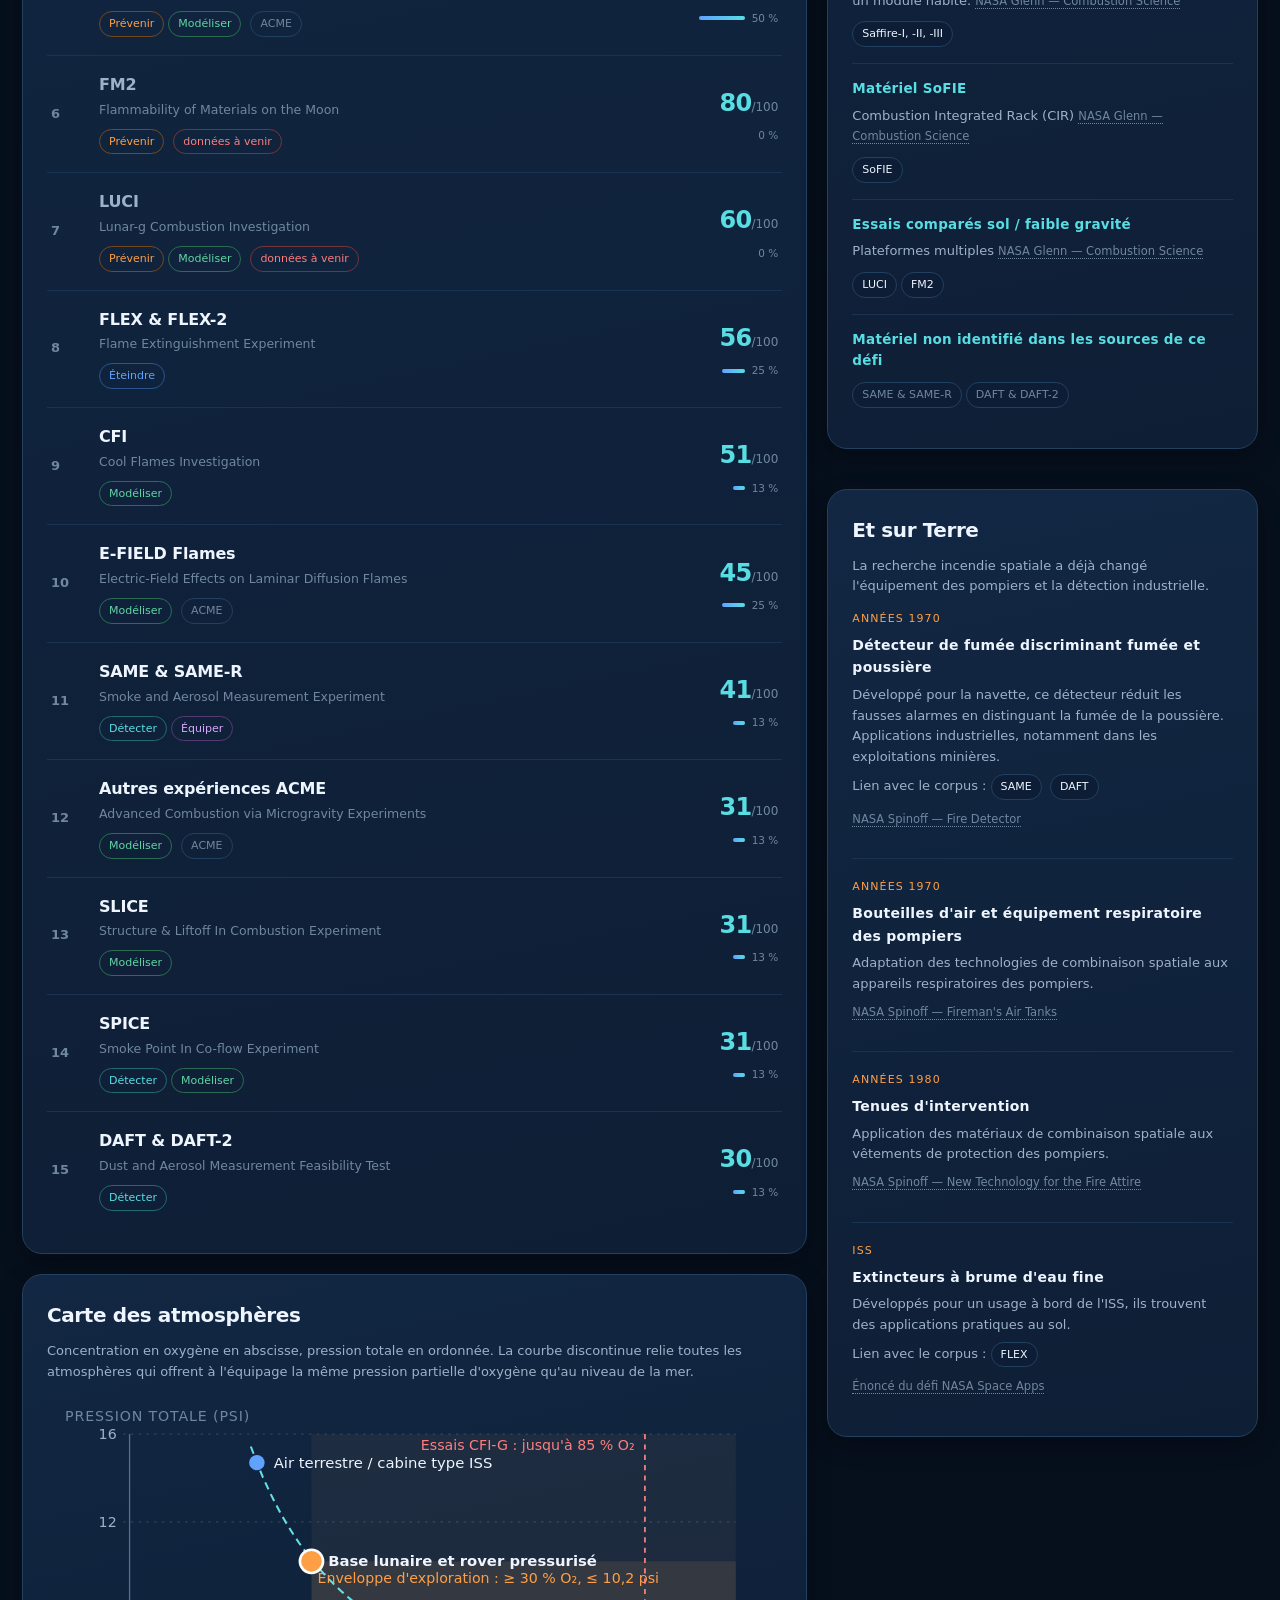
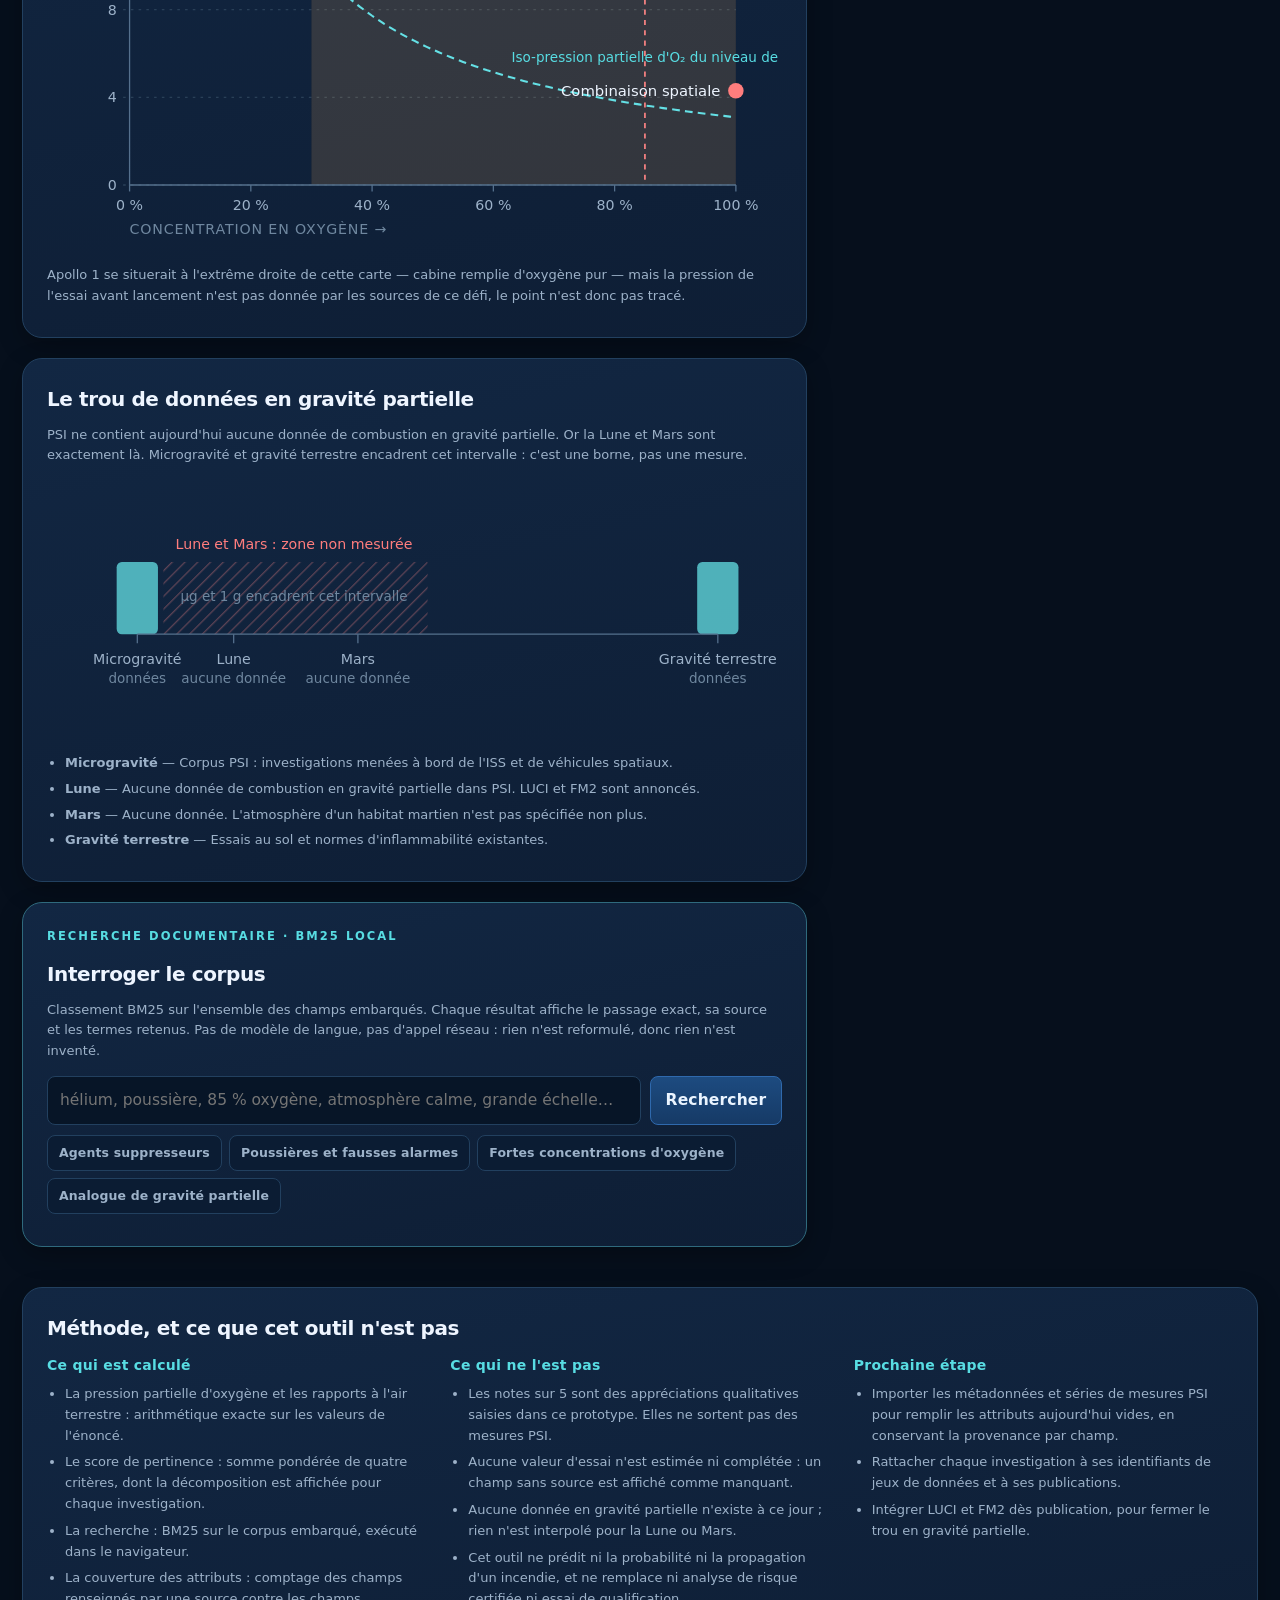
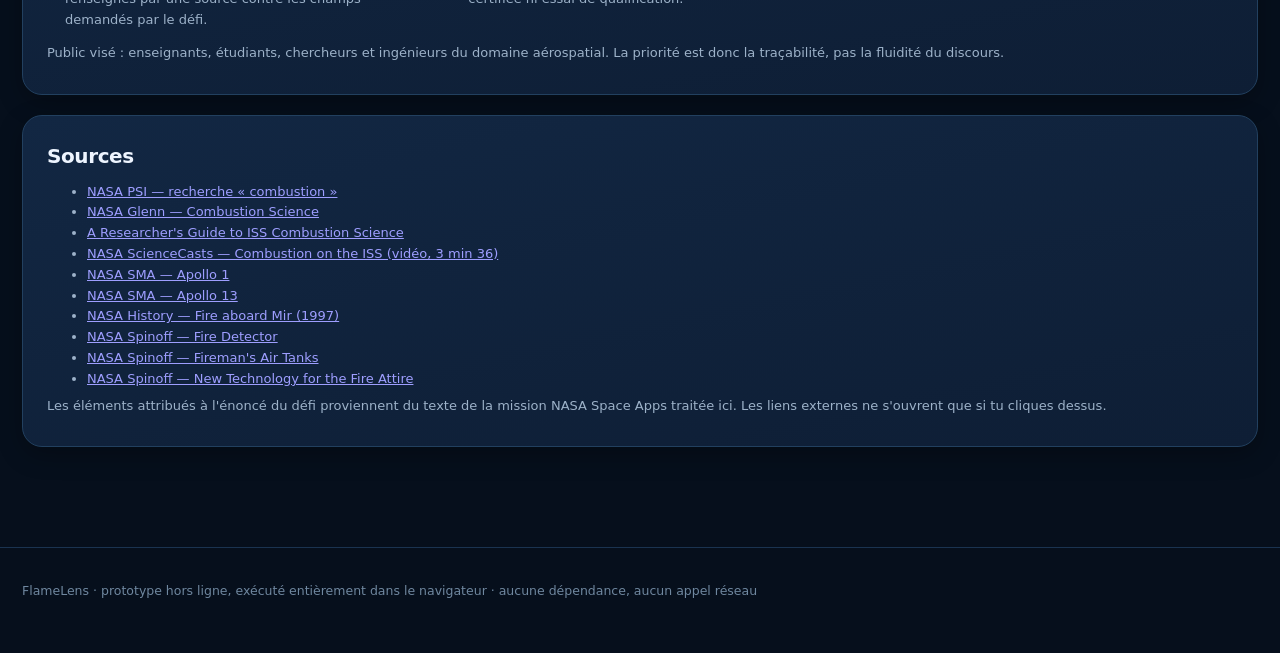
==== commit 9d79e6ca: "feat(demo): page de demonstration video hebergee avec le projet La capture d'ecran d'origine faisait" ====
--- a/index.html
+++ b/index.html
@@ -22,6 +22,10 @@
   <p class="eyebrow">Prévention · Détection · Suppression</p>
   <h1>En apesanteur, une flamme ne monte plus.<br><span>Toutes nos intuitions sur le feu deviennent fausses.</span></h1>
   <p class="lead">Sans poussée d'Archimède, les gaz chauds ne s'élèvent pas. La flamme cesse d'être une larme vacillante et devient une sphère bleue alimentée par simple diffusion : plus froide, plus lente, et souvent plus difficile à éteindre. C'est dans ce régime que la NASA a accumulé des décennies de résultats — et c'est ce corpus que ce tableau de bord trie, explique et confronte à chaque environnement habité prévu.</p>
+  <div class="btnrow" style="margin-top:20px">
+    <a class="btn" href="demo/">▶ Voir la démonstration (1 min 32)</a>
+    <a class="btn secondary" href="#scenario">Aller au tableau de bord</a>
+  </div>
   <div id="flames"></div>
 </section>
 
